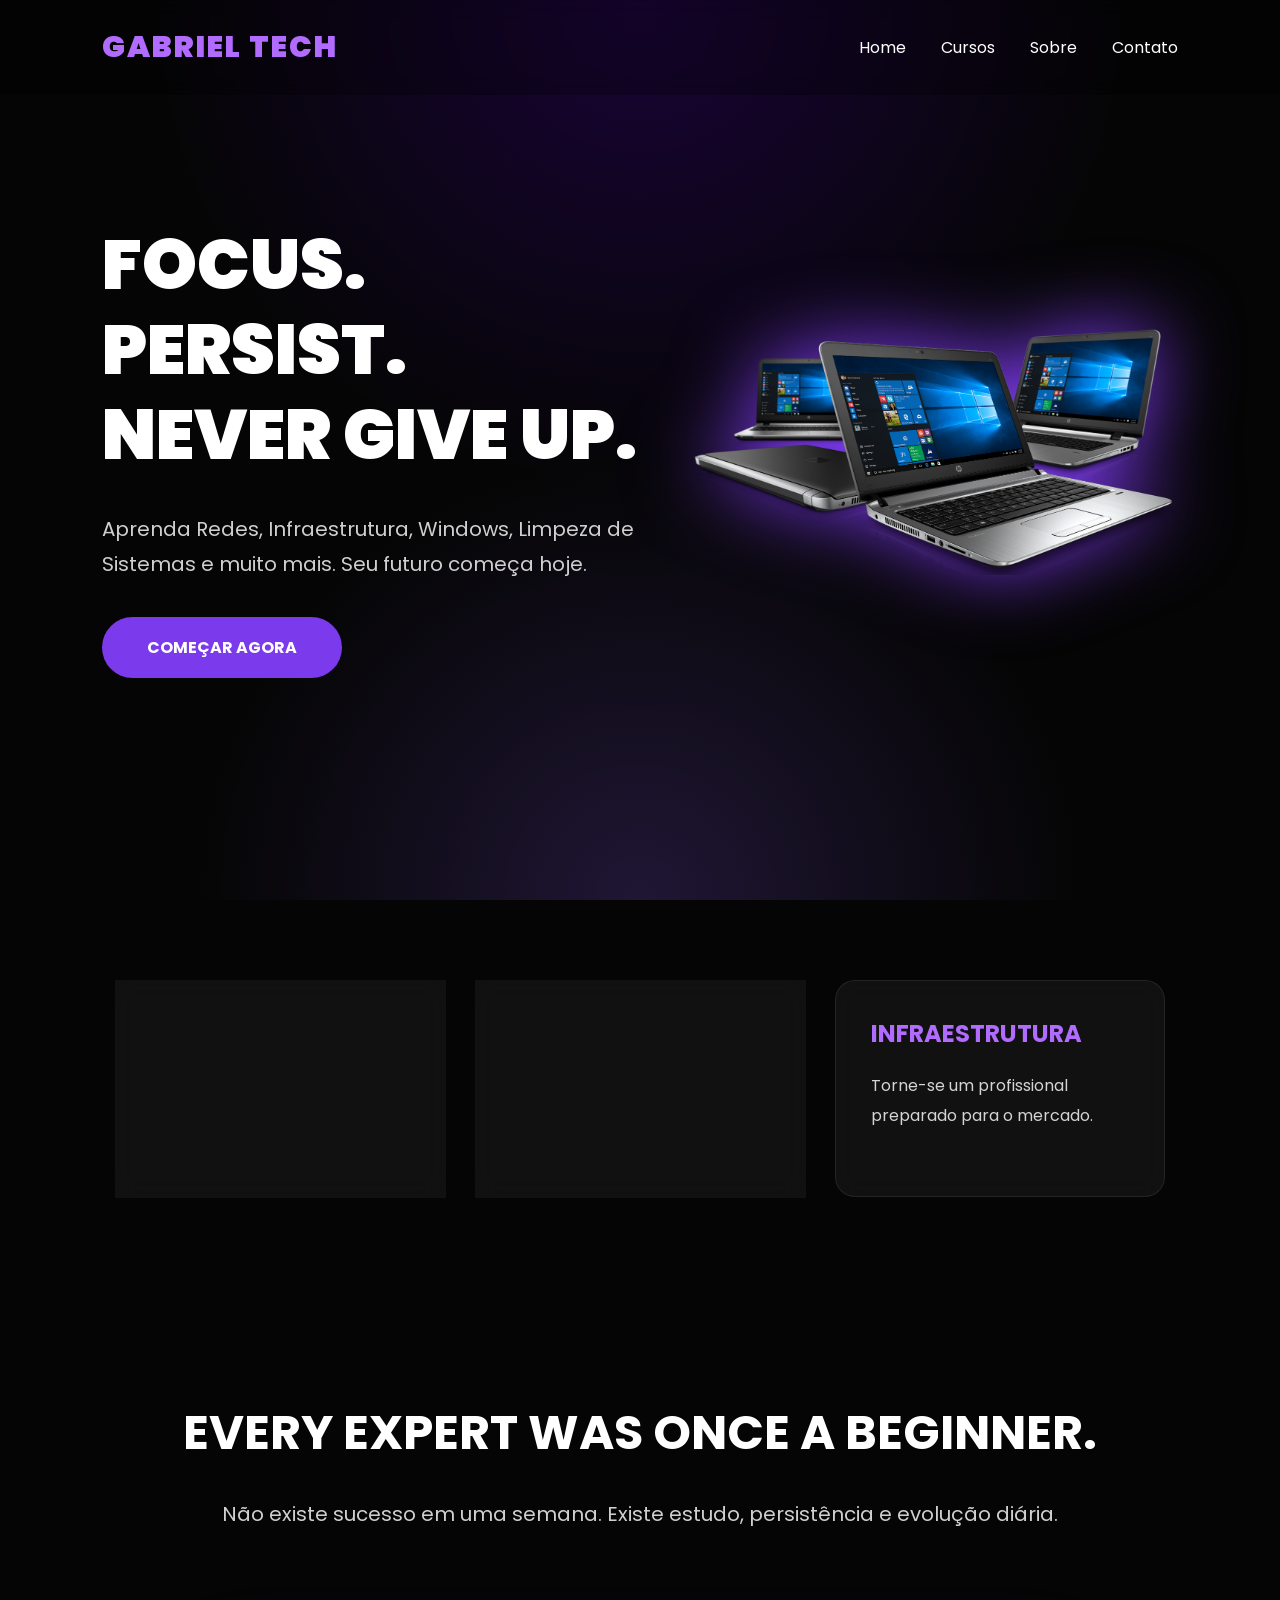
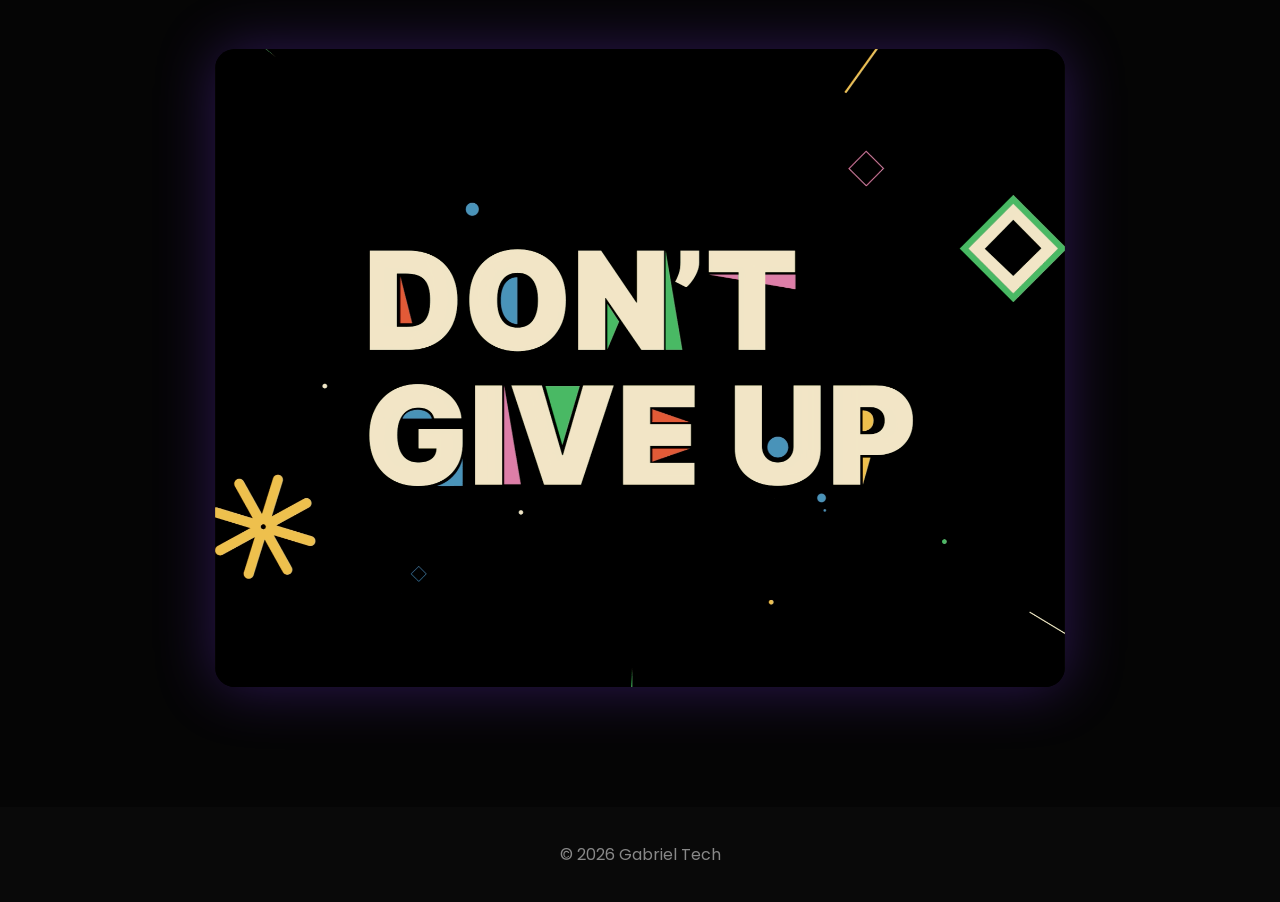
==== index.html @ 40ea8379 "Add files via upload" ====
<!DOCTYPE html>
<html lang="pt-BR">

<head>

    <meta charset="UTF-8">
    <meta name="viewport" content="width=device-width, initial-scale=1.0">

    <title>Gabriel Tech</title>

    <link rel="stylesheet" href="style.css">

    <link href="https://fonts.googleapis.com/css2?family=Poppins:wght@300;400;600;700;900&display=swap" rel="stylesheet">

</head>

<body>

<div class="background"></div>

<header>

    <div class="logo">
        GABRIEL TECH
    </div>

    <nav>

        <a href="#">Home</a>
        <a href="#">Cursos</a>
        <a href="sobre.html">Sobre</a>
        <a href="#">Contato</a>

    </nav>

</header>

<section class="hero">

    <div class="left">

        <h1>

            FOCUS.<br>
            PERSIST.<br>
            NEVER GIVE UP.

        </h1>

        <p>

            Aprenda Redes, Infraestrutura, Windows,
            Limpeza de Sistemas e muito mais.

            Seu futuro começa hoje.

        </p>

        <a href="painel.html" class="btn">
    COMEÇAR AGORA
</a>

    </div>

    <div class="right">

        <img src="img/notebook .png.png" alt="notebook">

    </div>

</section>

<section class="features">

    <div class="box">

        <h2>REDES</h2>

        <p>

            Aprenda Máscaras de Rede, IPv4, IPv6,
            Switches, Roteadores e muito mais.

        </p>

    </div>

    <div class="box">

        <h2>WINDOWS</h2>

        <p>

            Formatação, otimização,
            manutenção preventiva
            e desempenho.

        </p>

    </div>

    <div class="box">

        <h2>INFRAESTRUTURA</h2>

        <p>

            Torne-se um profissional
            preparado para o mercado.

        </p>

    </div>

</section>

<section class="motivation">

    <h2>

        EVERY EXPERT WAS ONCE A BEGINNER.

    </h2>

    <p>

        Não existe sucesso em uma semana.

        Existe estudo, persistência e evolução diária.

    </p>

</section>

<section class="gif">

    <img src="img/coding.gif.gif" alt="coding">

</section>

<footer>

    © 2026 Gabriel Tech

</footer>

<script src="script.js"></script>

</body>

</html>
---- style.css ----
*{
    margin:0;
    padding:0;
    box-sizing:border-box;
    font-family:'Poppins',sans-serif;
}

body{

    background:#050505;
    color:white;
    overflow-x:hidden;

}

.background{

    position:fixed;
    width:100%;
    height:100%;
    background:
    radial-gradient(circle at top,#6a00ff33,transparent 45%),
    radial-gradient(circle at bottom,#8b5cf633,transparent 40%),
    #050505;

    z-index:-2;

}

header{

    width:100%;
    display:flex;
    justify-content:space-between;
    align-items:center;
    padding:25px 8%;
    position:fixed;
    top:0;
    backdrop-filter:blur(10px);
    background:rgba(0,0,0,.25);
    z-index:999;

}

.logo{

    font-size:30px;
    font-weight:900;
    color:#b16cff;
    letter-spacing:2px;

}

nav{

    display:flex;
    gap:35px;

}

nav a{

    color:white;
    text-decoration:none;
    transition:.3s;

}

nav a:hover{

    color:#b16cff;

}

.hero{

    min-height:100vh;
    display:flex;
    justify-content:space-between;
    align-items:center;
    padding:120px 8%;

}

.left{

    width:50%;

}

.left h1{

    font-size:70px;
    line-height:85px;
    font-weight:900;

}

.left p{

    margin:35px 0;
    color:#cfcfcf;
    font-size:20px;
    line-height:35px;

}

.btn{

    display:inline-block;
    padding:18px 45px;
    background:#7c3aed;
    color:white;
    text-decoration:none;
    border-radius:40px;
    font-weight:700;
    transition:.4s;

}

.btn:hover{

    transform:translateY(-8px);
    box-shadow:0 0 40px #7c3aed;

}

.right{

    width:45%;
    display:flex;
    justify-content:center;

}

.right img{

    width:100%;
    max-width:650px;
    animation:flutuar 4s ease-in-out infinite;
    filter:drop-shadow(0 0 40px #7c3aed);

}

@keyframes flutuar{

    0%{transform:translateY(0);}
    50%{transform:translateY(-20px);}
    100%{transform:translateY(0);}

}

.features{

    display:flex;
    justify-content:center;
    gap:30px;
    flex-wrap:wrap;
    padding:80px 8%;

}

.box{

    width:330px;
    padding:35px;
    border-radius:20px;
    background:rgba(255,255,255,.05);
    backdrop-filter:blur(12px);
    border:1px solid rgba(255,255,255,.08);
    transition:.4s;

}

.box:hover{

    transform:translateY(-12px);
    box-shadow:0 0 30px #7c3aed55;

}

.box h2{

    color:#b16cff;
    margin-bottom:20px;

}

.box p{

    color:#d4d4d4;
    line-height:30px;

}

.motivation{

    text-align:center;
    padding:120px 8%;

}

.motivation h2{

    font-size:48px;
    margin-bottom:30px;

}

.motivation p{

    color:#cfcfcf;
    font-size:20px;

}

.gif{

    display:flex;
    justify-content:center;
    padding-bottom:120px;

}

.gif img{

    width:90%;
    max-width:850px;
    border-radius:20px;
    box-shadow:0 0 60px #7c3aed55;

}

footer{

    text-align:center;
    padding:35px;
    background:#090909;
    color:#888;

}

@media(max-width:900px){

.hero{

flex-direction:column;
text-align:center;

}

.left{

width:100%;

}

.right{

width:100%;
margin-top:50px;

}

.left h1{

font-size:45px;
line-height:55px;

}

nav{

display:none;

}

.features{

flex-direction:column;
align-items:center;

}

}
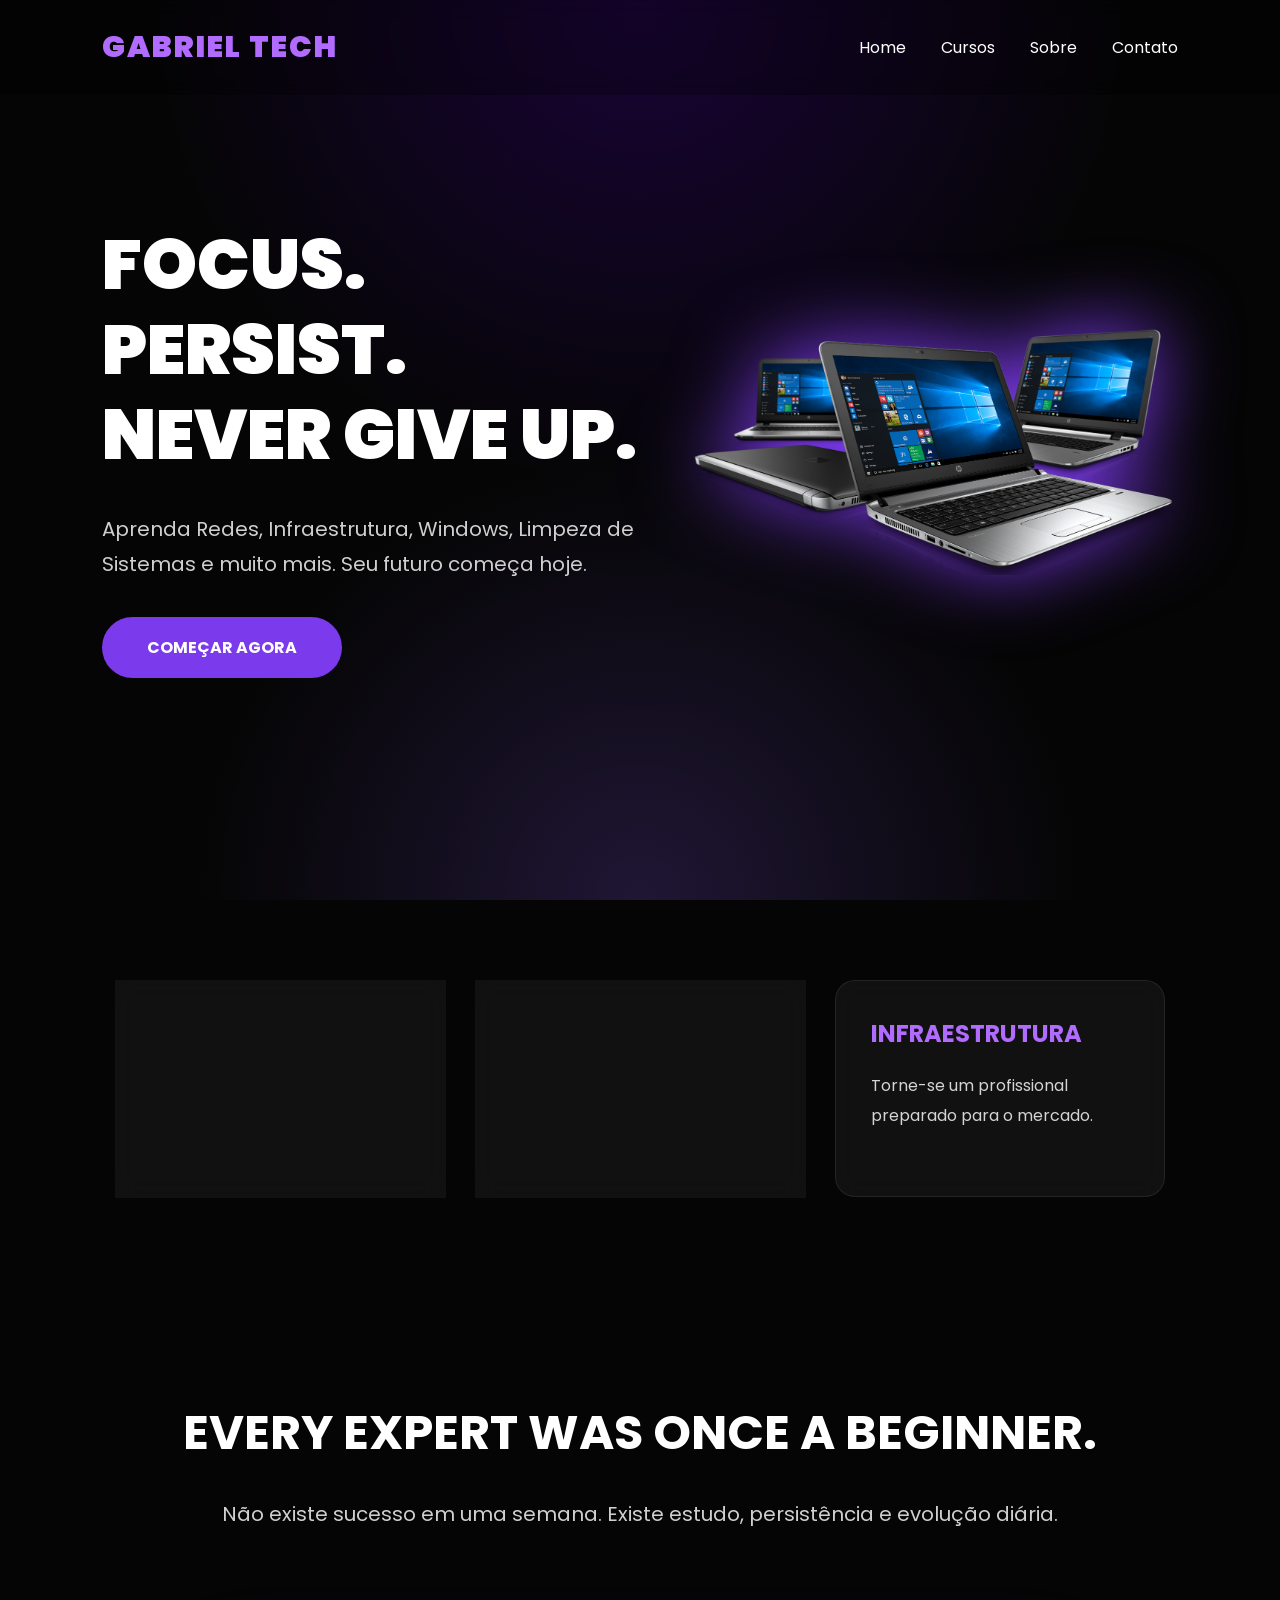
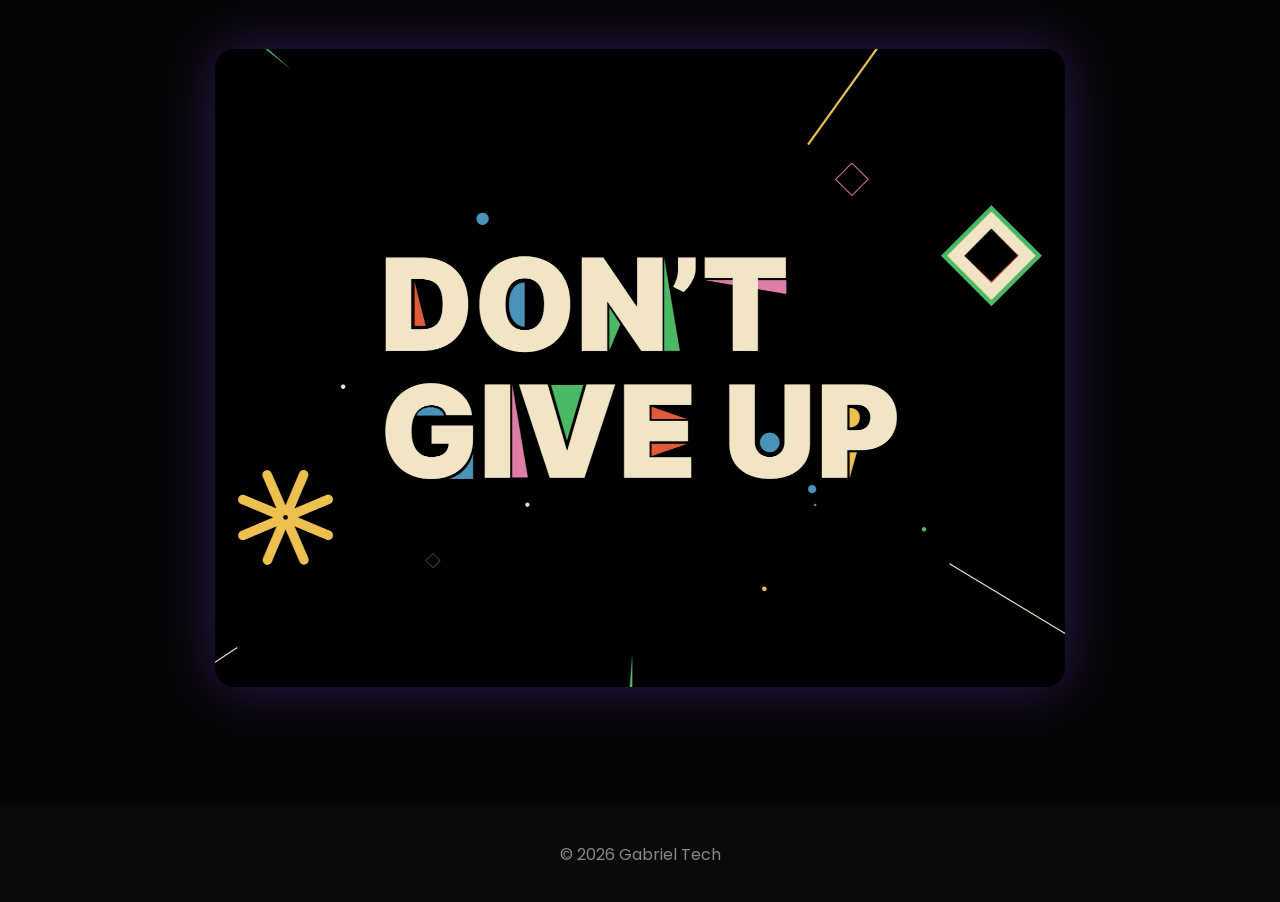
==== commit 4a57e471: "Add files via upload" ====
--- a/index.html
+++ b/index.html
@@ -27,7 +27,7 @@
     <nav>
 
         <a href="#">Home</a>
-        <a href="#">Cursos</a>
+        <a href="cursos.html">Cursos</a>
         <a href="sobre.html">Sobre</a>
         <a href="#">Contato</a>
 
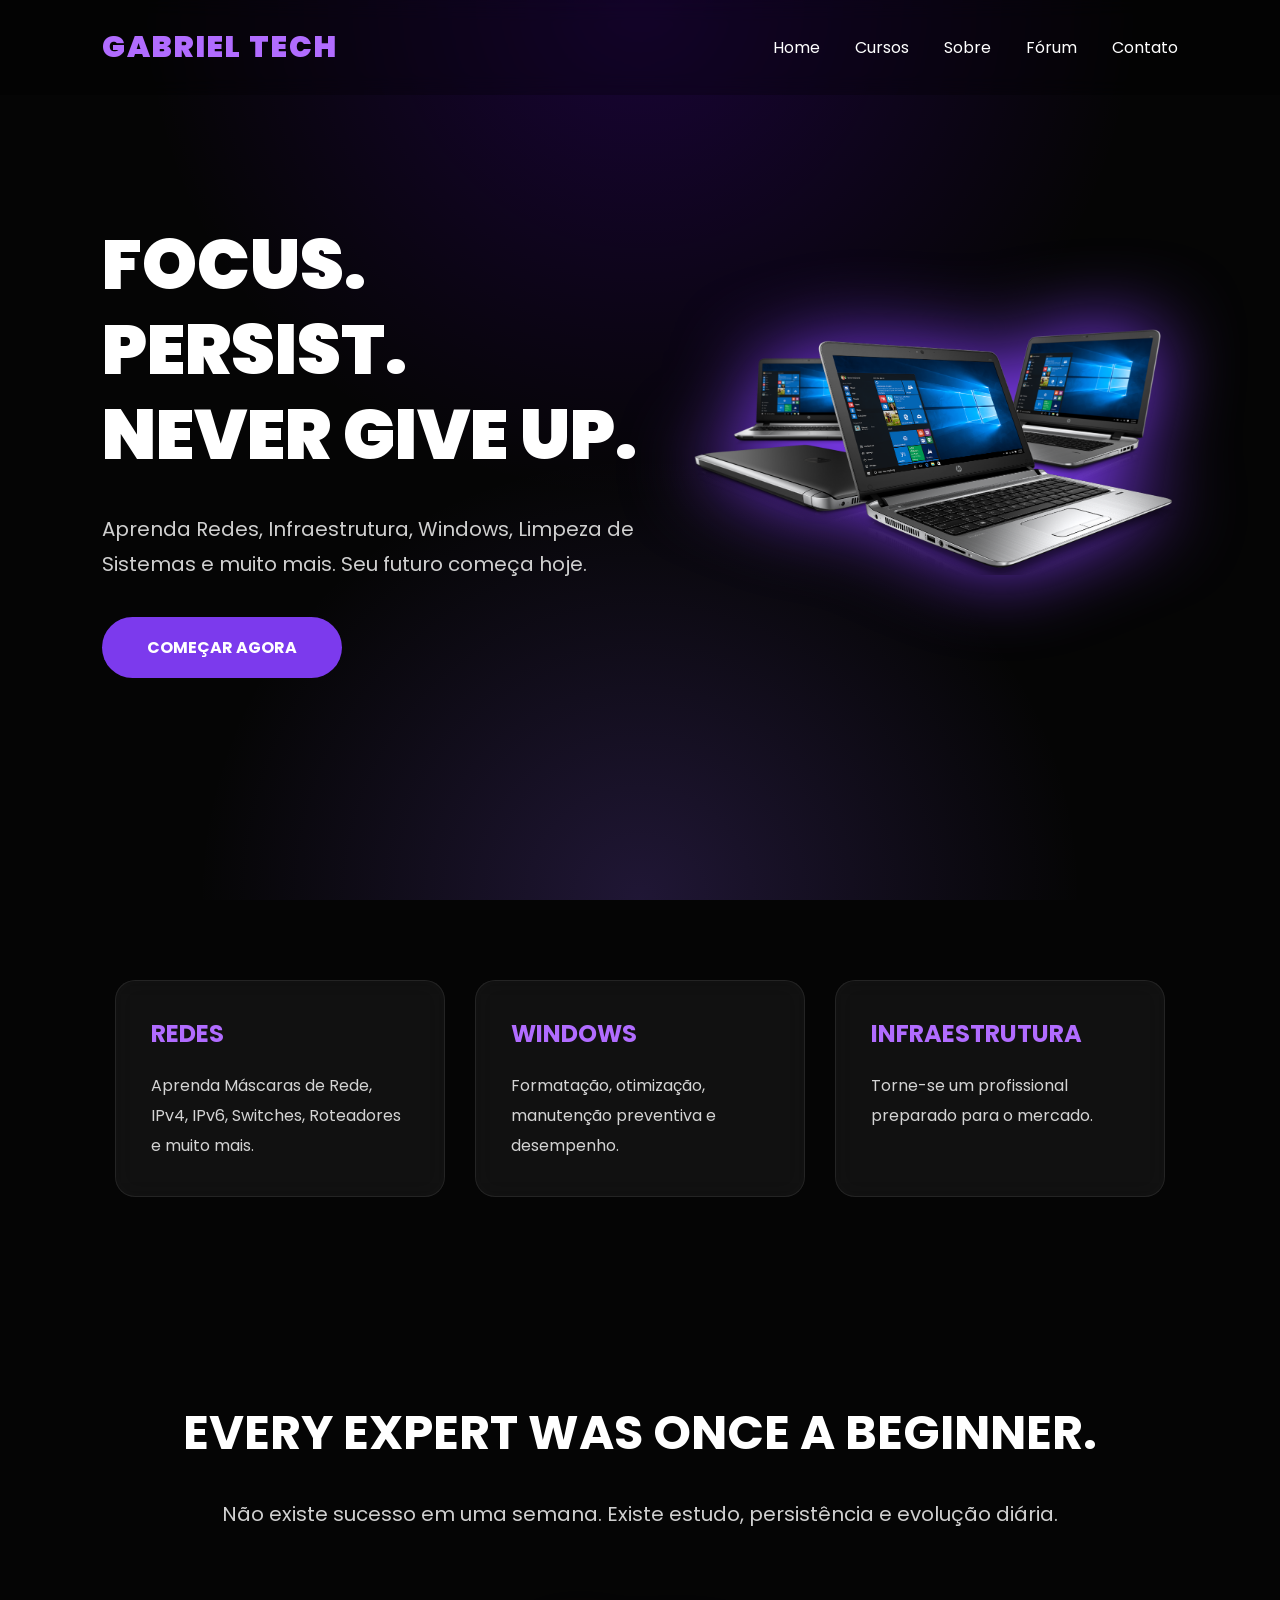
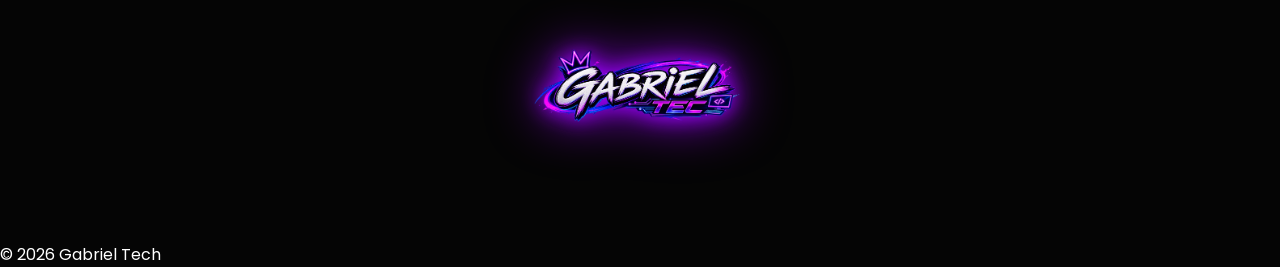
==== commit 96a6425c: "Add files via upload" ====
--- a/index.html
+++ b/index.html
@@ -7,6 +7,7 @@
     <meta name="viewport" content="width=device-width, initial-scale=1.0">
 
     <title>Gabriel Tech</title>
+   <link rel="icon" type="image/png" href="./img/favicon.png.png">
 
     <link rel="stylesheet" href="style.css">
 
@@ -24,14 +25,13 @@
         GABRIEL TECH
     </div>
 
-    <nav>
-
-        <a href="#">Home</a>
-        <a href="cursos.html">Cursos</a>
-        <a href="sobre.html">Sobre</a>
-        <a href="#">Contato</a>
-
-    </nav>
+  <nav>
+    <a href="index.html">Home</a>
+    <a href="cursos.html">Cursos</a>
+    <a href="sobre.html">Sobre</a>
+    <a href="forum.html">Fórum</a>
+    <a href="#contato">Contato</a>
+</nav>
 
 </header>
 
@@ -133,10 +133,9 @@
 </section>
 
 <section class="gif">
+    <img src="img/logo.png.png" alt="Gabriel Tech">
+</section>
 
-    <img src="img/coding.gif.gif" alt="coding">
-
-</section>
 
 <footer>
 
--- a/style.css
+++ b/style.css
@@ -222,12 +222,30 @@
 
 }
 
-.gif img{
-
-    width:90%;
-    max-width:850px;
-    border-radius:20px;
-    box-shadow:0 0 60px #7c3aed55;
+.gif img {
+    width: 220px;
+    max-width: 70vw;
+
+    filter:
+        drop-shadow(0 0 10px #9d00ff)
+        drop-shadow(0 0 25px rgba(157, 0, 255, 0.75));
+
+    animation: logoFloat 4s ease-in-out infinite;
+}
+
+@keyframes logoFloat {
+    0% {
+        transform: translateY(0) rotate(0deg);
+    }
+
+    50% {
+        transform: translateY(-15px) rotate(1deg);
+    }
+
+    100% {
+        transform: translateY(0) rotate(0deg);
+    }
+}
 
 }
 
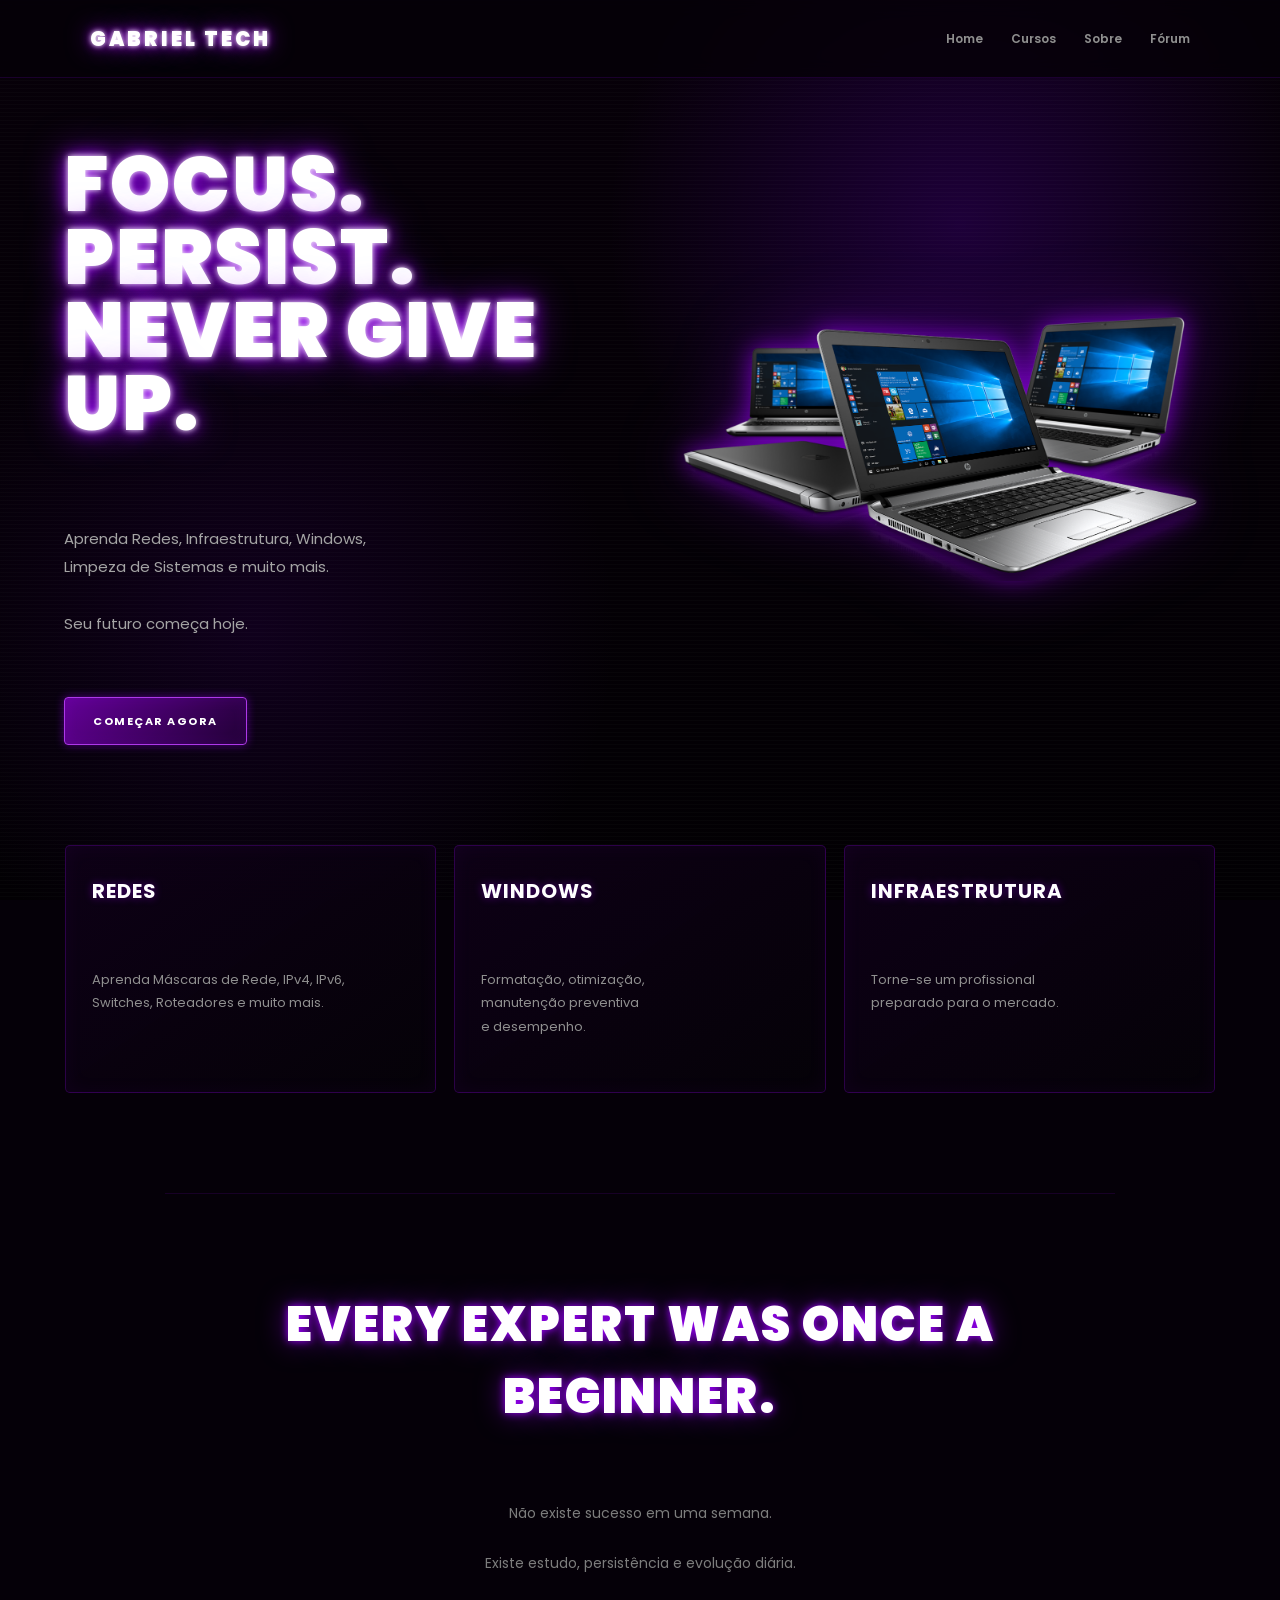
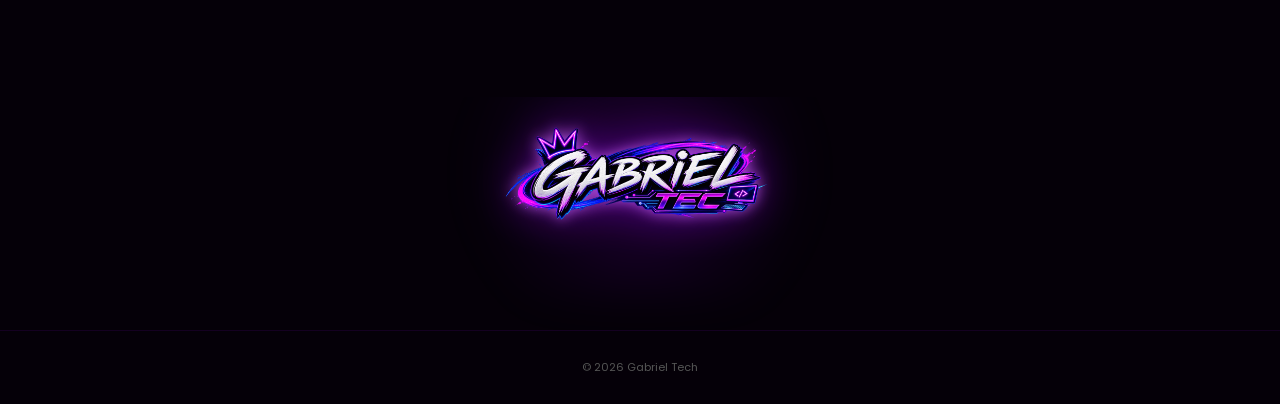
==== commit 97be4c6b: "Add files via upload" ====
--- a/index.html
+++ b/index.html
@@ -4,36 +4,69 @@
 <head>
 
     <meta charset="UTF-8">
-    <meta name="viewport" content="width=device-width, initial-scale=1.0">
+
+    <meta name="viewport"
+          content="width=device-width, initial-scale=1.0">
 
     <title>Gabriel Tech</title>
-   <link rel="icon" type="image/png" href="./img/favicon.png.png">
-
-    <link rel="stylesheet" href="style.css">
-
-    <link href="https://fonts.googleapis.com/css2?family=Poppins:wght@300;400;600;700;900&display=swap" rel="stylesheet">
+
+    <link rel="icon"
+          type="image/png"
+          href="img/favicon.png">
+
+    <link rel="stylesheet"
+          href="style.css">
+
+    <link href="https://fonts.googleapis.com/css2?family=Poppins:wght@300;400;600;700;900&display=swap"
+          rel="stylesheet">
 
 </head>
 
 <body>
 
+
+<!-- FUNDO -->
+
 <div class="background"></div>
 
+
+<!-- MENU -->
+
 <header>
 
     <div class="logo">
+
         GABRIEL TECH
-    </div>
-
-  <nav>
-    <a href="index.html">Home</a>
-    <a href="cursos.html">Cursos</a>
-    <a href="sobre.html">Sobre</a>
-    <a href="forum.html">Fórum</a>
-    <a href="#contato">Contato</a>
-</nav>
+
+    </div>
+
+
+    <nav>
+
+        <a href="index.html">
+            Home
+        </a>
+
+        <a href="cursos.html">
+            Cursos
+        </a>
+
+        <a href="sobre.html">
+            Sobre
+        </a>
+
+        <a href="forum.html">
+            Fórum
+        </a>
+
+    </nav>
 
 </header>
+
+
+<!-- =========================
+     HERO PRINCIPAL
+========================= -->
 
 <section class="hero">
 
@@ -47,6 +80,7 @@
 
         </h1>
 
+
         <p>
 
             Aprenda Redes, Infraestrutura, Windows,
@@ -56,25 +90,40 @@
 
         </p>
 
-        <a href="painel.html" class="btn">
-    COMEÇAR AGORA
-</a>
-
-    </div>
+
+        <a href="painel.html"
+           class="btn">
+
+            COMEÇAR AGORA
+
+        </a>
+
+    </div>
+
 
     <div class="right">
 
-        <img src="img/notebook .png.png" alt="notebook">
-
-    </div>
-
-</section>
+        <img
+            src="img/notebook .png.png"
+            alt="Notebook Gabriel Tech">
+
+    </div>
+
+</section>
+
+
+<!-- =========================
+     ÁREAS
+========================= -->
 
 <section class="features">
 
+
     <div class="box">
 
-        <h2>REDES</h2>
+        <h2>
+            REDES
+        </h2>
 
         <p>
 
@@ -85,9 +134,12 @@
 
     </div>
 
+
     <div class="box">
 
-        <h2>WINDOWS</h2>
+        <h2>
+            WINDOWS
+        </h2>
 
         <p>
 
@@ -99,9 +151,12 @@
 
     </div>
 
+
     <div class="box">
 
-        <h2>INFRAESTRUTURA</h2>
+        <h2>
+            INFRAESTRUTURA
+        </h2>
 
         <p>
 
@@ -112,7 +167,13 @@
 
     </div>
 
-</section>
+
+</section>
+
+
+<!-- =========================
+     MOTIVAÇÃO
+========================= -->
 
 <section class="motivation">
 
@@ -132,10 +193,22 @@
 
 </section>
 
-<section class="gif">
-    <img src="img/logo.png.png" alt="Gabriel Tech">
-</section>
-
+
+<!-- =========================
+     LOGO GABRIEL TECH
+========================= -->
+
+<section class="gabriel-logo-section">
+
+    <img
+        src="img/logo.png.png"
+        alt="Gabriel Tech"
+        class="gabriel-logo-png">
+
+</section>
+
+
+<!-- RODAPÉ -->
 
 <footer>
 
@@ -143,6 +216,7 @@
 
 </footer>
 
+
 <script src="script.js"></script>
 
 </body>
--- a/style.css
+++ b/style.css
@@ -1,303 +1,721 @@
-*{
-    margin:0;
-    padding:0;
-    box-sizing:border-box;
-    font-family:'Poppins',sans-serif;
-}
-
-body{
-
-    background:#050505;
-    color:white;
-    overflow-x:hidden;
-
-}
-
-.background{
-
-    position:fixed;
-    width:100%;
-    height:100%;
+/* =========================================
+   GABRIEL TECH // ORIGINAL STYLE
+========================================= */
+
+* {
+    margin: 0;
+    padding: 0;
+    box-sizing: border-box;
+}
+
+html {
+    scroll-behavior: smooth;
+}
+
+body {
+    min-height: 100vh;
+
+    background: #050008;
+
+    color: white;
+
+    font-family: 'Poppins', sans-serif;
+
+    overflow-x: hidden;
+
+    position: relative;
+}
+
+
+/* =========================================
+   FUNDO
+========================================= */
+
+.background {
+    position: fixed;
+
+    inset: 0;
+
+    z-index: -2;
+
     background:
-    radial-gradient(circle at top,#6a00ff33,transparent 45%),
-    radial-gradient(circle at bottom,#8b5cf633,transparent 40%),
-    #050505;
-
-    z-index:-2;
-
-}
-
-header{
-
-    width:100%;
-    display:flex;
-    justify-content:space-between;
-    align-items:center;
-    padding:25px 8%;
-    position:fixed;
-    top:0;
-    backdrop-filter:blur(10px);
-    background:rgba(0,0,0,.25);
-    z-index:999;
-
-}
-
-.logo{
-
-    font-size:30px;
-    font-weight:900;
-    color:#b16cff;
-    letter-spacing:2px;
-
-}
-
-nav{
-
-    display:flex;
-    gap:35px;
-
-}
-
-nav a{
-
-    color:white;
-    text-decoration:none;
-    transition:.3s;
-
-}
-
-nav a:hover{
-
-    color:#b16cff;
-
-}
-
-.hero{
-
-    min-height:100vh;
-    display:flex;
-    justify-content:space-between;
-    align-items:center;
-    padding:120px 8%;
-
-}
-
-.left{
-
-    width:50%;
-
-}
-
-.left h1{
-
-    font-size:70px;
-    line-height:85px;
-    font-weight:900;
-
-}
-
-.left p{
-
-    margin:35px 0;
-    color:#cfcfcf;
-    font-size:20px;
-    line-height:35px;
-
-}
-
-.btn{
-
-    display:inline-block;
-    padding:18px 45px;
-    background:#7c3aed;
-    color:white;
-    text-decoration:none;
-    border-radius:40px;
-    font-weight:700;
-    transition:.4s;
-
-}
-
-.btn:hover{
-
-    transform:translateY(-8px);
-    box-shadow:0 0 40px #7c3aed;
-
-}
-
-.right{
-
-    width:45%;
-    display:flex;
-    justify-content:center;
-
-}
-
-.right img{
-
-    width:100%;
-    max-width:650px;
-    animation:flutuar 4s ease-in-out infinite;
-    filter:drop-shadow(0 0 40px #7c3aed);
-
-}
-
-@keyframes flutuar{
-
-    0%{transform:translateY(0);}
-    50%{transform:translateY(-20px);}
-    100%{transform:translateY(0);}
-
-}
-
-.features{
-
-    display:flex;
-    justify-content:center;
-    gap:30px;
-    flex-wrap:wrap;
-    padding:80px 8%;
-
-}
-
-.box{
-
-    width:330px;
-    padding:35px;
-    border-radius:20px;
-    background:rgba(255,255,255,.05);
-    backdrop-filter:blur(12px);
-    border:1px solid rgba(255,255,255,.08);
-    transition:.4s;
-
-}
-
-.box:hover{
-
-    transform:translateY(-12px);
-    box-shadow:0 0 30px #7c3aed55;
-
-}
-
-.box h2{
-
-    color:#b16cff;
-    margin-bottom:20px;
-
-}
-
-.box p{
-
-    color:#d4d4d4;
-    line-height:30px;
-
-}
-
-.motivation{
-
-    text-align:center;
-    padding:120px 8%;
-
-}
-
-.motivation h2{
-
-    font-size:48px;
-    margin-bottom:30px;
-
-}
-
-.motivation p{
-
-    color:#cfcfcf;
-    font-size:20px;
-
-}
-
-.gif{
-
-    display:flex;
-    justify-content:center;
-    padding-bottom:120px;
-
-}
+        radial-gradient(
+            circle at 75% 25%,
+            rgba(125, 0, 255, .20),
+            transparent 30%
+        ),
+
+        radial-gradient(
+            circle at 20% 70%,
+            rgba(90, 0, 170, .14),
+            transparent 30%
+        ),
+
+        linear-gradient(
+            180deg,
+            #070009,
+            #020003
+        );
+}
+
+
+body::before {
+    content: "";
+
+    position: fixed;
+
+    inset: 0;
+
+    z-index: -1;
+
+    pointer-events: none;
+
+    background:
+        repeating-linear-gradient(
+            to bottom,
+            rgba(255, 255, 255, .018) 0px,
+            rgba(255, 255, 255, .018) 1px,
+            transparent 1px,
+            transparent 4px
+        );
+}
+
+
+/* =========================================
+   HEADER
+========================================= */
+
+header {
+    width: 100%;
+
+    min-height: 78px;
+
+    display: flex;
+
+    justify-content: space-between;
+
+    align-items: center;
+
+    padding: 0 7%;
+
+    border-bottom:
+        1px solid rgba(150, 0, 255, .15);
+
+    background:
+        rgba(5, 0, 8, .82);
+
+    backdrop-filter: blur(10px);
+
+    position: relative;
+
+    z-index: 10;
+}
+
+
+.logo {
+    font-size: 20px;
+
+    font-weight: 900;
+
+    letter-spacing: 3px;
+
+    color: #fff;
+
+    text-shadow:
+        0 0 5px #fff,
+        0 0 12px #a900ff,
+        0 0 26px rgba(169, 0, 255, .75);
+}
+
+
+nav {
+    display: flex;
+
+    gap: 28px;
+}
+
+
+nav a {
+    color: #8f8f8f;
+
+    text-decoration: none;
+
+    font-size: 12px;
+
+    font-weight: 600;
+
+    transition: .25s;
+}
+
+
+nav a:hover {
+    color: #ffffff;
+
+    text-shadow:
+        0 0 8px #9d00ff;
+}
+
+
+/* =========================================
+   HERO
+========================================= */
+
+.hero {
+    min-height: 630px;
+
+    width: min(1350px, 90%);
+
+    margin: 0 auto;
+
+    display: flex;
+
+    align-items: center;
+
+    justify-content: space-between;
+
+    gap: 60px;
+
+    padding: 70px 0;
+}
+
+
+.left {
+    flex: 1;
+
+    max-width: 620px;
+}
+
+
+.left h1 {
+    font-size: clamp(48px, 6vw, 88px);
+
+    line-height: .95;
+
+    font-weight: 900;
+
+    letter-spacing: 2px;
+
+    color: white;
+
+    text-shadow:
+        0 0 6px #fff,
+        0 0 18px #9d00ff,
+        0 0 40px rgba(157, 0, 255, .65);
+}
+
+
+.left p {
+    max-width: 560px;
+
+    margin-top: 28px;
+
+    color: #a5a5a5;
+
+    font-size: 15px;
+
+    line-height: 1.9;
+
+    white-space: pre-line;
+}
+
+
+/* BOTÃO */
+
+.btn {
+    display: inline-flex;
+
+    align-items: center;
+
+    justify-content: center;
+
+    margin-top: 30px;
+
+    min-height: 48px;
+
+    padding: 0 28px;
+
+    color: white;
+
+    text-decoration: none;
+
+    font-size: 11px;
+
+    font-weight: 700;
+
+    letter-spacing: 1.5px;
+
+    background:
+        linear-gradient(
+            135deg,
+            rgba(115, 0, 175, .85),
+            rgba(35, 0, 55, .95)
+        );
+
+    border:
+        1px solid #ad38e8;
+
+    box-shadow:
+        0 0 10px rgba(157, 0, 255, .45),
+        inset 0 0 14px rgba(157, 0, 255, .12);
+
+    transition: .25s;
+
+    border-radius: 4px;
+}
+
+
+.btn:hover {
+    transform:
+        translateY(-3px);
+
+    background:
+        #8500c5;
+
+    box-shadow:
+        0 0 14px #9d00ff,
+        0 0 34px rgba(157, 0, 255, .60);
+}
+
+
+/* =========================================
+   PNG PRINCIPAL
+========================================= */
+
+.right {
+    flex: 1;
+
+    display: flex;
+
+    justify-content: center;
+
+    align-items: center;
+}
+
+
+.right img {
+    width: min(520px, 42vw);
+
+    max-width: 100%;
+
+    height: auto;
+
+    object-fit: contain;
+
+    filter:
+        drop-shadow(
+            0 0 12px
+            rgba(157, 0, 255, .65)
+        )
+        drop-shadow(
+            0 0 35px
+            rgba(157, 0, 255, .25)
+        );
+
+    animation:
+        notebookFloat
+        4.5s
+        ease-in-out
+        infinite;
+}
+
+
+@keyframes notebookFloat {
+
+    0%,
+    100% {
+        transform:
+            translateY(0);
+    }
+
+    50% {
+        transform:
+            translateY(-12px);
+    }
+
+}
+
+
+/* =========================================
+   CARDS
+========================================= */
+
+.features {
+    width: min(1150px, 90%);
+
+    margin: 0 auto;
+
+    display: grid;
+
+    grid-template-columns:
+        repeat(3, 1fr);
+
+    gap: 18px;
+
+    padding: 30px 0 100px;
+}
+
+
+.box {
+    min-height: 210px;
+
+    padding: 30px 26px;
+
+    background:
+        linear-gradient(
+            145deg,
+            rgba(16, 0, 25, .82),
+            rgba(5, 2, 8, .95)
+        );
+
+    border:
+        1px solid rgba(157, 0, 255, .25);
+
+    border-radius: 5px;
+
+    box-shadow:
+        inset 0 0 20px rgba(157, 0, 255, .05);
+
+    transition: .25s;
+}
+
+
+.box:hover {
+    transform:
+        translateY(-6px);
+
+    border-color:
+        rgba(185, 70, 255, .55);
+
+    box-shadow:
+        0 0 18px rgba(157, 0, 255, .14),
+        inset 0 0 22px rgba(157, 0, 255, .07);
+}
+
+
+.box h2 {
+    margin-bottom: 15px;
+
+    font-size: 20px;
+
+    letter-spacing: 1px;
+
+    color: white;
+
+    text-shadow:
+        0 0 8px rgba(157, 0, 255, .45);
+}
+
+
+.box p {
+    color: #8f8f8f;
+
+    font-size: 13px;
+
+    line-height: 1.8;
+
+    white-space: pre-line;
+}
+
+
+/* =========================================
+   MOTIVAÇÃO
+========================================= */
+
+.motivation {
+    width: min(950px, 90%);
+
+    margin: 0 auto;
+
+    padding: 95px 20px;
+
+    text-align: center;
+
+    border-top:
+        1px solid rgba(157, 0, 255, .12);
+}
+
+
+.motivation h2 {
+    font-size:
+        clamp(28px, 4vw, 48px);
+
+    font-weight: 900;
+
+    letter-spacing: 2px;
+
+    color: white;
+
+    text-shadow:
+        0 0 8px #9d00ff,
+        0 0 28px rgba(157, 0, 255, .50);
+}
+
+
+.motivation p {
+    margin-top: 18px;
+
+    color: #7d7d7d;
+
+    font-size: 14px;
+
+    line-height: 1.8;
+
+    white-space: pre-line;
+}
+
+
+/* =========================================
+   GIF
+========================================= */
+
+.gif {
+    width: 100%;
+
+    display: flex;
+
+    justify-content: center;
+
+    align-items: center;
+
+    padding: 20px 0 110px;
+}
+
 
 .gif img {
-    width: 220px;
-    max-width: 70vw;
+    width: min(850px, 82%);
+
+    height: auto;
+
+    border-radius: 12px;
+
+    border:
+        1px solid rgba(157, 0, 255, .22);
+
+    box-shadow:
+        0 0 18px rgba(157, 0, 255, .35),
+        0 0 60px rgba(120, 0, 255, .18);
+}
+
+
+/* =========================================
+   FOOTER
+========================================= */
+
+footer {
+    padding: 28px;
+
+    text-align: center;
+
+    color: #555;
+
+    font-size: 11px;
+
+    border-top:
+        1px solid rgba(157, 0, 255, .10);
+}
+
+
+/* =========================================
+   RESPONSIVO
+========================================= */
+
+@media (max-width: 950px) {
+
+    .hero {
+        flex-direction: column;
+
+        text-align: center;
+
+        padding-top: 70px;
+    }
+
+
+    .left {
+        max-width: 700px;
+    }
+
+
+    .left p {
+        margin-left: auto;
+
+        margin-right: auto;
+    }
+
+
+    .right img {
+        width: min(420px, 70vw);
+    }
+
+
+    .features {
+        grid-template-columns:
+            1fr;
+    }
+
+}
+
+
+@media (max-width: 650px) {
+
+    header {
+        flex-direction: column;
+
+        gap: 15px;
+
+        padding: 18px 5%;
+    }
+
+
+    nav {
+        width: 100%;
+
+        justify-content: center;
+
+        gap: 16px;
+
+        flex-wrap: wrap;
+    }
+
+
+    .logo {
+        font-size: 17px;
+    }
+
+
+    .hero {
+        width: 92%;
+
+        padding-top: 50px;
+
+        min-height: auto;
+    }
+
+
+    .left h1 {
+        font-size:
+            clamp(42px, 14vw, 62px);
+    }
+
+
+    .left p {
+        font-size: 13px;
+    }
+
+
+    .right img {
+        width: min(330px, 78vw);
+    }
+
+
+    .features {
+        width: 92%;
+
+        padding-bottom: 70px;
+    }
+
+
+    .box {
+        min-height: auto;
+    }
+
+
+    .motivation {
+        padding: 70px 15px;
+    }
+
+
+    .gif img {
+        width: 90%;
+    }
+
+}
+/* =========================================
+   LOGO GABRIEL TECH // FINAL
+========================================= */
+
+.gabriel-logo-section {
+    position: relative;
+
+    width: 100%;
+
+    display: flex;
+    justify-content: center;
+    align-items: center;
+
+    padding: 30px 20px 110px;
+
+    overflow: hidden;
+}
+
+
+/* GLOW ATRÁS DA LOGO */
+
+.gabriel-logo-section::before {
+    content: "";
+
+    position: absolute;
+
+    width: 420px;
+    height: 260px;
+
+    background: radial-gradient(
+        circle,
+        rgba(157, 0, 255, .22),
+        rgba(100, 0, 180, .08) 45%,
+        transparent 72%
+    );
+
+    filter: blur(18px);
+
+    pointer-events: none;
+}
+
+
+/* PNG */
+
+.gabriel-logo-png {
+    position: relative;
+
+    z-index: 2;
+
+    width: 280px;
+    max-width: 75%;
+
+    height: auto;
+
+    object-fit: contain;
 
     filter:
-        drop-shadow(0 0 10px #9d00ff)
-        drop-shadow(0 0 25px rgba(157, 0, 255, 0.75));
-
-    animation: logoFloat 4s ease-in-out infinite;
-}
-
-@keyframes logoFloat {
-    0% {
-        transform: translateY(0) rotate(0deg);
+        drop-shadow(0 0 7px rgba(210, 100, 255, .75))
+        drop-shadow(0 0 22px rgba(157, 0, 255, .45));
+
+    animation:
+        gabrielLogoFloat 4s ease-in-out infinite;
+}
+
+
+/* FLUTUAÇÃO */
+
+@keyframes gabrielLogoFloat {
+
+    0%,
+    100% {
+        transform: translateY(0);
     }
 
     50% {
-        transform: translateY(-15px) rotate(1deg);
-    }
-
-    100% {
-        transform: translateY(0) rotate(0deg);
-    }
-}
-
-}
-
-footer{
-
-    text-align:center;
-    padding:35px;
-    background:#090909;
-    color:#888;
-
-}
-
-@media(max-width:900px){
-
-.hero{
-
-flex-direction:column;
-text-align:center;
-
-}
-
-.left{
-
-width:100%;
-
-}
-
-.right{
-
-width:100%;
-margin-top:50px;
-
-}
-
-.left h1{
-
-font-size:45px;
-line-height:55px;
-
-}
-
-nav{
-
-display:none;
-
-}
-
-.features{
-
-flex-direction:column;
-align-items:center;
-
-}
+        transform: translateY(-12px);
+    }
+
+}
+
+
+/* MOBILE */
+
+@media (max-width: 650px) {
+
+    .gabriel-logo-png {
+        width: 210px;
+    }
 
 }
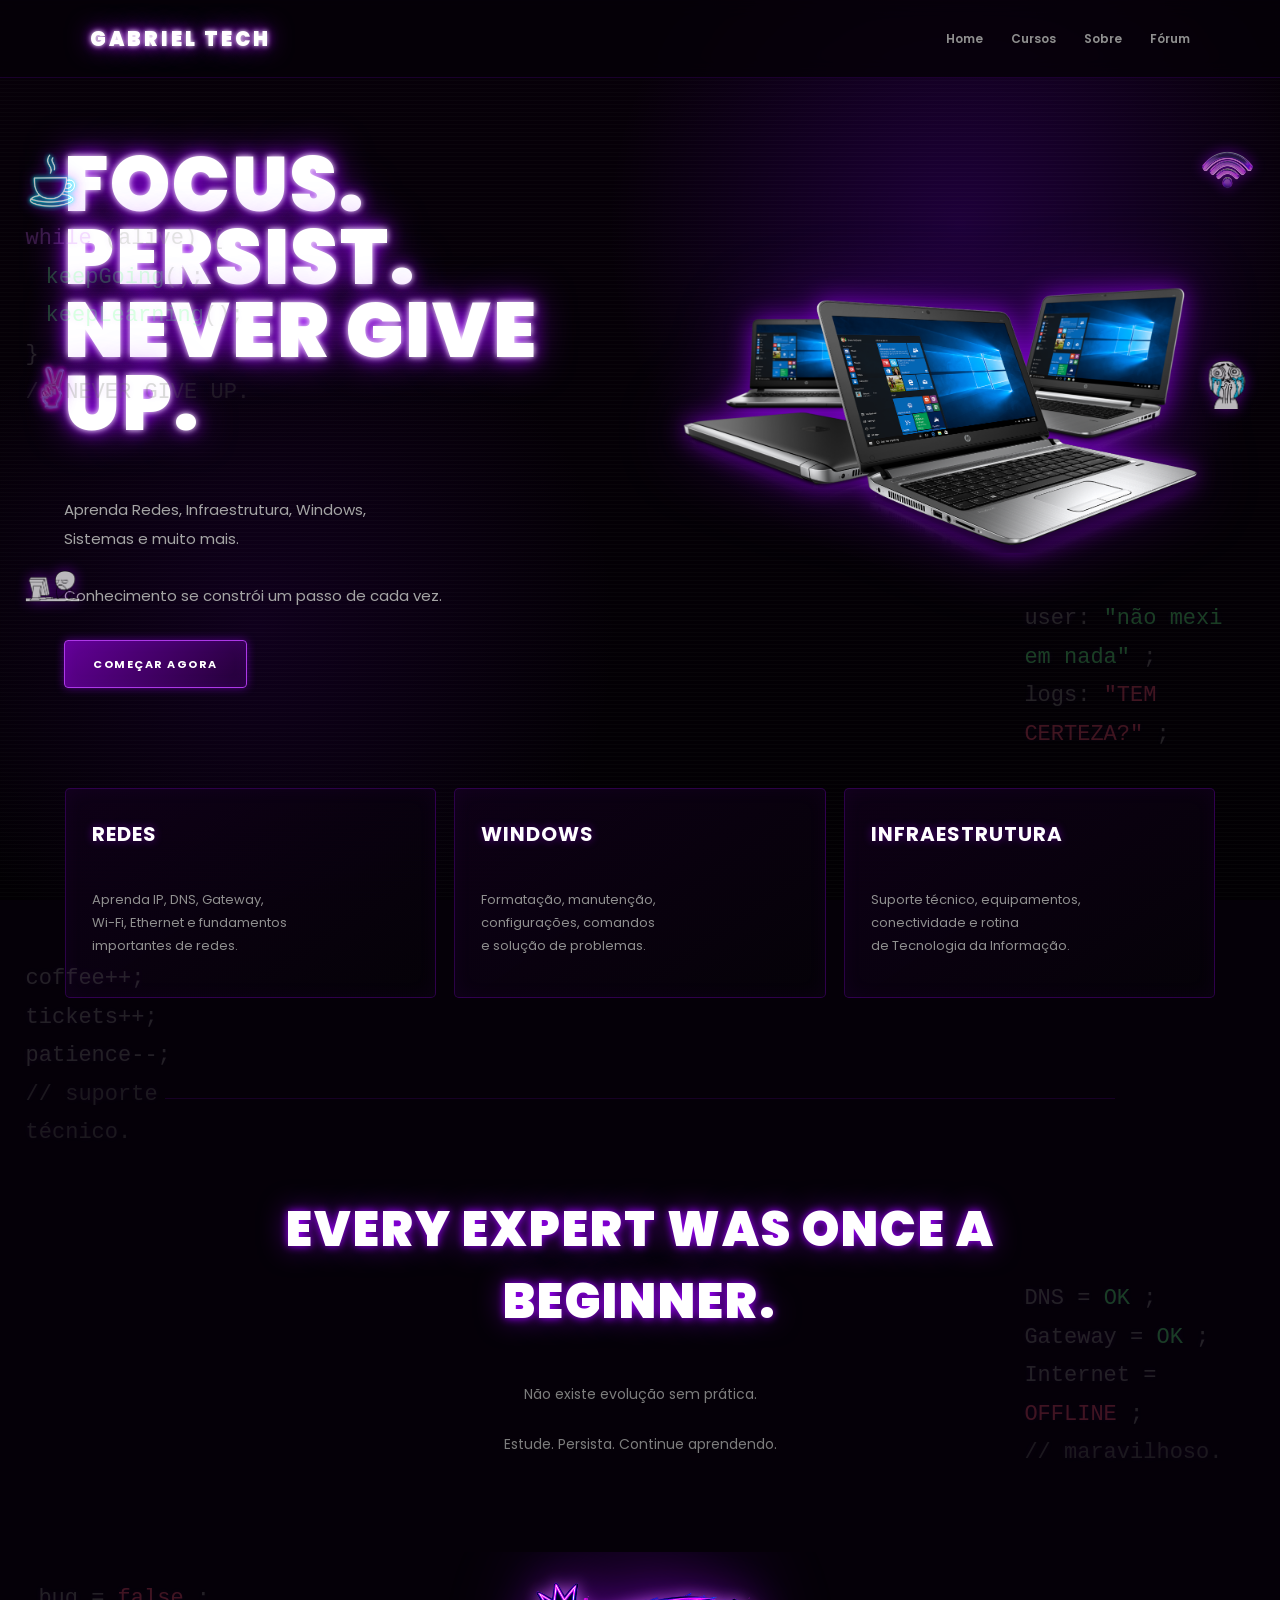
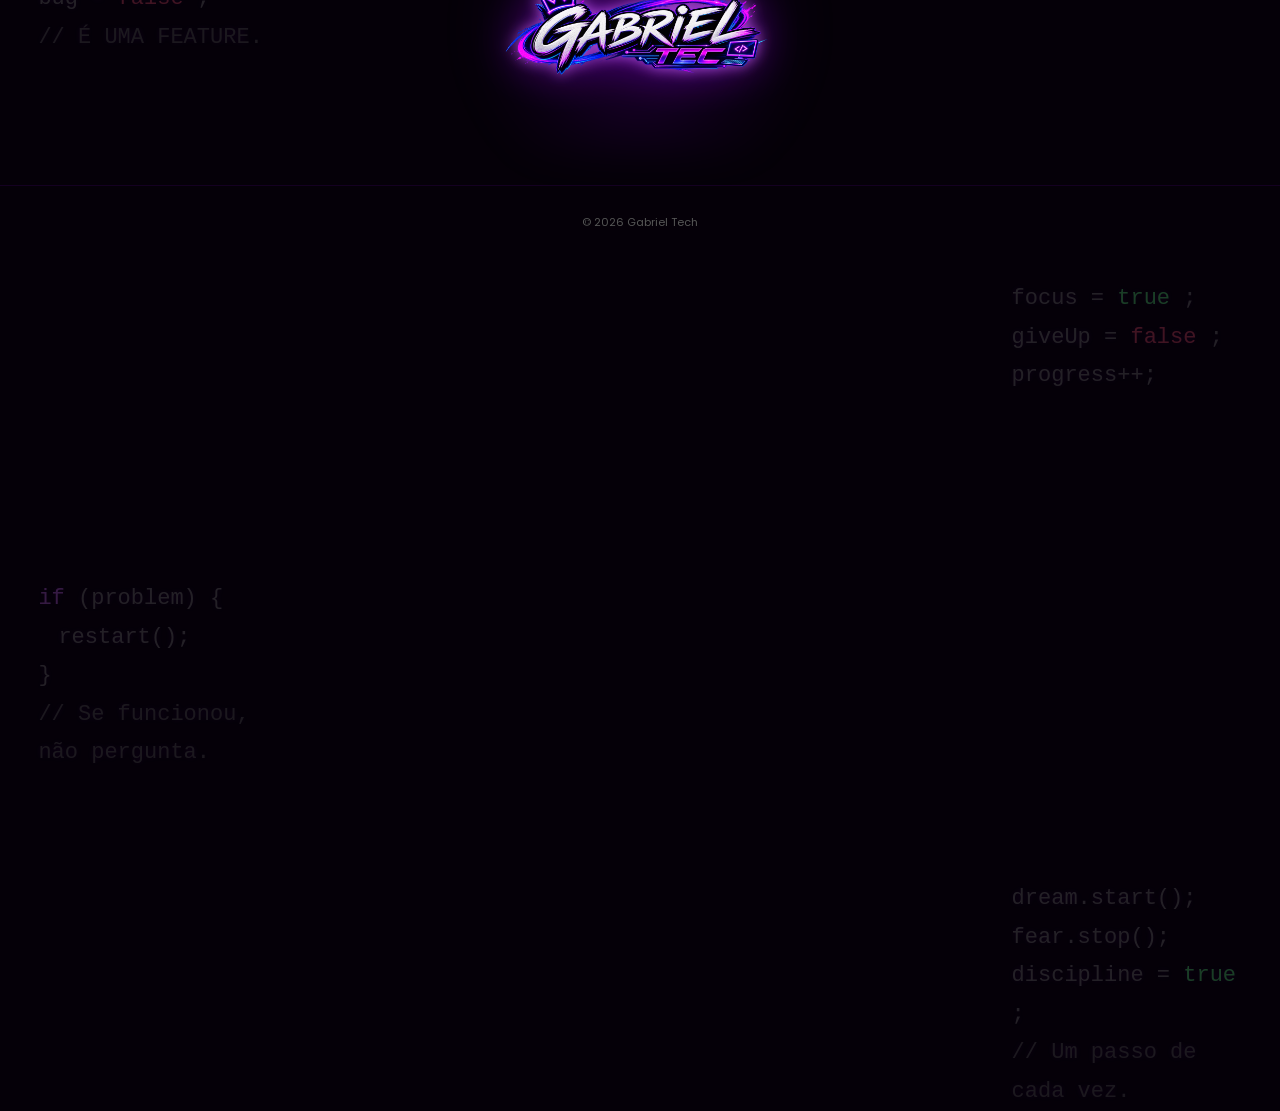
==== commit 4a315749: "Add files via upload" ====
--- a/index.html
+++ b/index.html
@@ -8,216 +8,394 @@
     <meta name="viewport"
           content="width=device-width, initial-scale=1.0">
 
-    <title>Gabriel Tech</title>
-
+    <title>Gabriel Tech | Home</title>
+
+    <!-- FAVICON -->
     <link rel="icon"
           type="image/png"
           href="img/favicon.png">
 
+    <!-- CSS -->
     <link rel="stylesheet"
           href="style.css">
 
+    <!-- FONTES -->
     <link href="https://fonts.googleapis.com/css2?family=Poppins:wght@300;400;600;700;900&display=swap"
           rel="stylesheet">
 
 </head>
 
+
 <body>
-
-
-<!-- FUNDO -->
-
-<div class="background"></div>
-
-
-<!-- MENU -->
-
-<header>
-
-    <div class="logo">
-
-        GABRIEL TECH
-
-    </div>
-
-
-    <nav>
-
-        <a href="index.html">
-            Home
-        </a>
-
-        <a href="cursos.html">
-            Cursos
-        </a>
-
-        <a href="sobre.html">
-            Sobre
-        </a>
-
-        <a href="forum.html">
-            Fórum
-        </a>
-
-    </nav>
-
-</header>
-
-
-<!-- =========================
-     HERO PRINCIPAL
-========================= -->
-
-<section class="hero">
-
-    <div class="left">
-
-        <h1>
-
-            FOCUS.<br>
-            PERSIST.<br>
-            NEVER GIVE UP.
-
-        </h1>
-
+    <!-- FUNDO -->
+
+    <div class="background"></div>
+    
+    <!-- PNGs DECORATIVOS DA HOME -->
+
+<img src="img/cafe.png.png"
+     class="home-sticker sticker-1"
+     alt="">
+
+<img src="img/computador.png.png"
+     class="home-sticker sticker-2"
+     alt="">
+
+<img src="img/meme.png.png"
+     class="home-sticker sticker-3"
+     alt="">
+
+<img src="img/wifi.png.png"
+     class="home-sticker sticker-4"
+     alt="">
+
+<img src="img/meme2.png.png"
+     class="home-sticker sticker-5"
+     alt="">
+
+<img src="img/cerebro.png.png"
+     class="home-sticker sticker-6"
+     alt="">
+
+<!-- =====================================
+     FRASES / CÓDIGOS NEON
+====================================== -->
+
+<div class="home-code code-01">
+    <p>
+        <span class="purple">while</span> (alive) {
+    </p>
+
+    <p class="indent">
+        <span class="green">keepGoing</span>();
+    </p>
+
+    <p class="indent">
+        <span class="green">keepLearning</span>();
+    </p>
+
+    <p>}</p>
+
+    <p class="comment">
+        // NEVER GIVE UP.
+    </p>
+</div>
+
+
+<div class="home-code code-02">
+    <p>
+        user:
+        <span class="green">
+            "não mexi em nada"
+        </span>;
+    </p>
+
+    <p>
+        logs:
+        <span class="red">
+            "TEM CERTEZA?"
+        </span>;
+    </p>
+</div>
+
+
+<div class="home-code code-03">
+    <p>
+        coffee++;
+    </p>
+
+    <p>
+        tickets++;
+    </p>
+
+    <p>
+        patience--;
+    </p>
+
+    <p class="comment">
+        // suporte técnico.
+    </p>
+</div>
+
+
+<div class="home-code code-04">
+    <p>
+        DNS =
+        <span class="green">
+            OK
+        </span>;
+    </p>
+
+    <p>
+        Gateway =
+        <span class="green">
+            OK
+        </span>;
+    </p>
+
+    <p>
+        Internet =
+        <span class="red">
+            OFFLINE
+        </span>;
+    </p>
+
+    <p class="comment">
+        // maravilhoso.
+    </p>
+</div>
+
+
+<div class="home-code code-05">
+    <p>
+        bug =
+        <span class="red">
+            false
+        </span>;
+    </p>
+
+    <p class="comment">
+        // É UMA FEATURE.
+    </p>
+</div>
+
+
+<div class="home-code code-06">
+    <p>
+        focus =
+        <span class="green">
+            true
+        </span>;
+    </p>
+
+    <p>
+        giveUp =
+        <span class="red">
+            false
+        </span>;
+    </p>
+
+    <p>
+        progress++;
+    </p>
+</div>
+
+
+<div class="home-code code-07">
+    <p>
+        <span class="purple">if</span> (problem) {
+    </p>
+
+    <p class="indent">
+        restart();
+    </p>
+
+    <p>}</p>
+
+    <p class="comment">
+        // Se funcionou, não pergunta.
+    </p>
+</div>
+
+
+<div class="home-code code-08">
+    <p>
+        dream.start();
+    </p>
+
+    <p>
+        fear.stop();
+    </p>
+
+    <p>
+        discipline =
+        <span class="green">
+            true
+        </span>;
+    </p>
+
+    <p class="comment">
+        // Um passo de cada vez.
+    </p>
+</div>
+    <!-- MENU -->
+
+    <header>
+
+        <div class="logo">
+            GABRIEL TECH
+        </div>
+
+
+        <nav>
+
+            <a href="index.html">
+                Home
+            </a>
+
+            <a href="cursos.html">
+                Cursos
+            </a>
+
+            <a href="sobre.html">
+                Sobre
+            </a>
+
+            <a href="forum.html">
+                Fórum
+            </a>
+
+        </nav>
+
+    </header>
+
+
+    <!-- =====================================
+         HERO
+    ====================================== -->
+
+    <section class="hero">
+
+
+        <!-- ESQUERDA -->
+
+        <div class="left">
+
+            <h1>
+
+                FOCUS.<br>
+                PERSIST.<br>
+                NEVER GIVE UP.
+
+            </h1>
+
+
+            <p>
+                Aprenda Redes, Infraestrutura, Windows,
+                Sistemas e muito mais.
+
+                Conhecimento se constrói um passo de cada vez.
+            </p>
+
+
+            <a href="painel.html"
+               class="btn">
+
+                COMEÇAR AGORA
+
+            </a>
+
+        </div>
+
+
+        <!-- DIREITA -->
+
+        <div class="right">
+
+            <img
+                src="img/notebook .png.png"
+                alt="Gabriel Tech">
+
+        </div>
+
+
+    </section>
+
+
+    <!-- =====================================
+         ÁREAS
+    ====================================== -->
+
+    <section class="features">
+
+
+        <div class="box">
+
+            <h2>
+                REDES
+            </h2>
+
+            <p>
+                Aprenda IP, DNS, Gateway,
+                Wi-Fi, Ethernet e fundamentos
+                importantes de redes.
+            </p>
+
+        </div>
+
+
+        <div class="box">
+
+            <h2>
+                WINDOWS
+            </h2>
+
+            <p>
+                Formatação, manutenção,
+                configurações, comandos
+                e solução de problemas.
+            </p>
+
+        </div>
+
+
+        <div class="box">
+
+            <h2>
+                INFRAESTRUTURA
+            </h2>
+
+            <p>
+                Suporte técnico, equipamentos,
+                conectividade e rotina
+                de Tecnologia da Informação.
+            </p>
+
+        </div>
+
+
+    </section>
+
+
+    <!-- =====================================
+         MOTIVAÇÃO
+    ====================================== -->
+
+    <section class="motivation">
+
+        <h2>
+            EVERY EXPERT WAS ONCE A BEGINNER.
+        </h2>
 
         <p>
-
-            Aprenda Redes, Infraestrutura, Windows,
-            Limpeza de Sistemas e muito mais.
-
-            Seu futuro começa hoje.
-
+            Não existe evolução sem prática.
+
+            Estude. Persista. Continue aprendendo.
         </p>
 
-
-        <a href="painel.html"
-           class="btn">
-
-            COMEÇAR AGORA
-
-        </a>
-
-    </div>
-
-
-    <div class="right">
+    </section>
+
+
+    <!-- =====================================
+         LOGO FLUTUANTE
+    ====================================== -->
+
+    <section class="gabriel-logo-section">
 
         <img
-            src="img/notebook .png.png"
-            alt="Notebook Gabriel Tech">
-
-    </div>
-
-</section>
-
-
-<!-- =========================
-     ÁREAS
-========================= -->
-
-<section class="features">
-
-
-    <div class="box">
-
-        <h2>
-            REDES
-        </h2>
-
-        <p>
-
-            Aprenda Máscaras de Rede, IPv4, IPv6,
-            Switches, Roteadores e muito mais.
-
-        </p>
-
-    </div>
-
-
-    <div class="box">
-
-        <h2>
-            WINDOWS
-        </h2>
-
-        <p>
-
-            Formatação, otimização,
-            manutenção preventiva
-            e desempenho.
-
-        </p>
-
-    </div>
-
-
-    <div class="box">
-
-        <h2>
-            INFRAESTRUTURA
-        </h2>
-
-        <p>
-
-            Torne-se um profissional
-            preparado para o mercado.
-
-        </p>
-
-    </div>
-
-
-</section>
-
-
-<!-- =========================
-     MOTIVAÇÃO
-========================= -->
-
-<section class="motivation">
-
-    <h2>
-
-        EVERY EXPERT WAS ONCE A BEGINNER.
-
-    </h2>
-
-    <p>
-
-        Não existe sucesso em uma semana.
-
-        Existe estudo, persistência e evolução diária.
-
-    </p>
-
-</section>
-
-
-<!-- =========================
-     LOGO GABRIEL TECH
-========================= -->
-
-<section class="gabriel-logo-section">
-
-    <img
-        src="img/logo.png.png"
-        alt="Gabriel Tech"
-        class="gabriel-logo-png">
-
-</section>
-
-
-<!-- RODAPÉ -->
-
-<footer>
-
-    © 2026 Gabriel Tech
-
-</footer>
-
-
-<script src="script.js"></script>
+            src="img/logo.png.png"
+            alt="Gabriel Tech"
+            class="gabriel-logo-png">
+
+    </section>
+
+
+    <!-- RODAPÉ -->
+
+    <footer>
+        © 2026 Gabriel Tech
+    </footer>
+
 
 </body>
 
--- a/style.css
+++ b/style.css
@@ -718,4 +718,289 @@
         width: 210px;
     }
 
+}
+
+.decor {
+    position: absolute;
+    width: 70px;
+    height: auto;
+    object-fit: contain;
+    z-index: 2;
+    pointer-events: none;
+
+    filter:
+        drop-shadow(0 0 8px rgba(157, 0, 255, 0.7));
+}
+
+
+/* CURSOR */
+
+.decor-cursor {
+    width: 75px;
+}
+
+
+/* WIFI */
+
+.decor-wifi {
+    width: 65px;
+}
+
+
+/* CAFÉ */
+
+.decor-cafe {
+    width: 65px;
+}
+
+
+/* COMPUTADOR */
+
+.decor-computador {
+    width: 80px;
+}
+
+
+/* NOTEBOOK */
+
+.decor-notebook {
+    width: 80px;
+}
+
+
+/* MEME */
+
+.decor-meme {
+    width: 70px;
+}
+
+/* =========================================
+   HOME // FIGURINHAS
+========================================= */
+.home-sticker {
+    position: fixed;
+
+    width: 55px;
+    height: auto;
+
+    z-index: 2;
+
+    opacity: .72;
+
+    pointer-events: none;
+
+    object-fit: contain;
+
+    filter:
+        drop-shadow(0 0 7px rgba(157, 0, 255, .65));
+
+    animation:
+        homeStickerFloat 5s ease-in-out infinite;
+}
+
+
+/* LADO ESQUERDO */
+
+.sticker-1 {
+    left: 25px;
+    top: 150px;
+}
+
+.sticker-2 {
+    left: 25px;
+    top: 360px;
+}
+
+.sticker-3 {
+    left: 25px;
+    top: 570px;
+}
+
+
+/* LADO DIREITO */
+
+.sticker-4 {
+    right: 25px;
+    top: 150px;
+}
+
+.sticker-5 {
+    right: 25px;
+    top: 360px;
+}
+
+.sticker-6 {
+    right: 25px;
+    top: 570px;
+}
+
+
+/* FLUTUAÇÃO */
+
+@keyframes homeStickerFloat {
+
+    0%,
+    100% {
+        transform: translateY(0);
+    }
+
+    50% {
+        transform: translateY(-8px);
+    }
+
+}
+
+
+/* MOBILE */
+
+@media (max-width: 850px) {
+
+    .home-sticker {
+        display: none;
+    }
+
+}
+
+/* =========================================
+   HOME // CÓDIGOS NEON
+========================================= */
+
+.home-code {
+    position: absolute;
+
+    z-index: 1;
+
+    width: 230px;
+
+    font-family: 'Courier New', monospace;
+
+    font-size: 22px;
+
+    line-height: 1.75;
+
+    color: #888;
+
+    opacity: .24;
+
+    pointer-events: none;
+
+    text-shadow:
+        0 0 6px rgba(157,0,255,.35);
+
+    animation:
+        codeFloatHome 7s ease-in-out infinite;
+}
+
+
+.home-code .indent {
+    padding-left: 20px;
+}
+
+
+.home-code .purple {
+    color: #d16cff;
+}
+
+
+.home-code .green {
+    color: #5fff88;
+}
+
+
+.home-code .red {
+    color: #ff5575;
+}
+
+
+.home-code .comment {
+    color: #666;
+}
+
+
+/* POSIÇÕES */
+
+.code-01 {
+    top: 220px;
+    left: 2%;
+}
+
+
+.code-02 {
+    top: 600px;
+    right: 2%;
+}
+
+
+.code-03 {
+    top: 960px;
+    left: 2%;
+}
+
+
+.code-04 {
+    top: 1280px;
+    right: 2%;
+}
+
+
+.code-05 {
+    top: 1580px;
+    left: 3%;
+}
+
+
+.code-06 {
+    top: 1880px;
+    right: 3%;
+}
+
+
+.code-07 {
+    top: 2180px;
+    left: 3%;
+}
+
+
+.code-08 {
+    top: 2480px;
+    right: 3%;
+}
+
+
+@keyframes codeFloatHome {
+
+    0%,
+    100% {
+        transform: translateY(0);
+    }
+
+    50% {
+        transform: translateY(-8px);
+    }
+
+}
+
+
+/* RESPONSIVO */
+
+@media (max-width: 1100px) {
+
+    .home-code {
+        opacity: .10;
+    }
+
+    .home-sticker {
+        opacity: .30;
+    }
+
+}
+
+
+@media (max-width: 700px) {
+
+    .home-code,
+    .home-sticker {
+        display: none;
+    }
+
 }
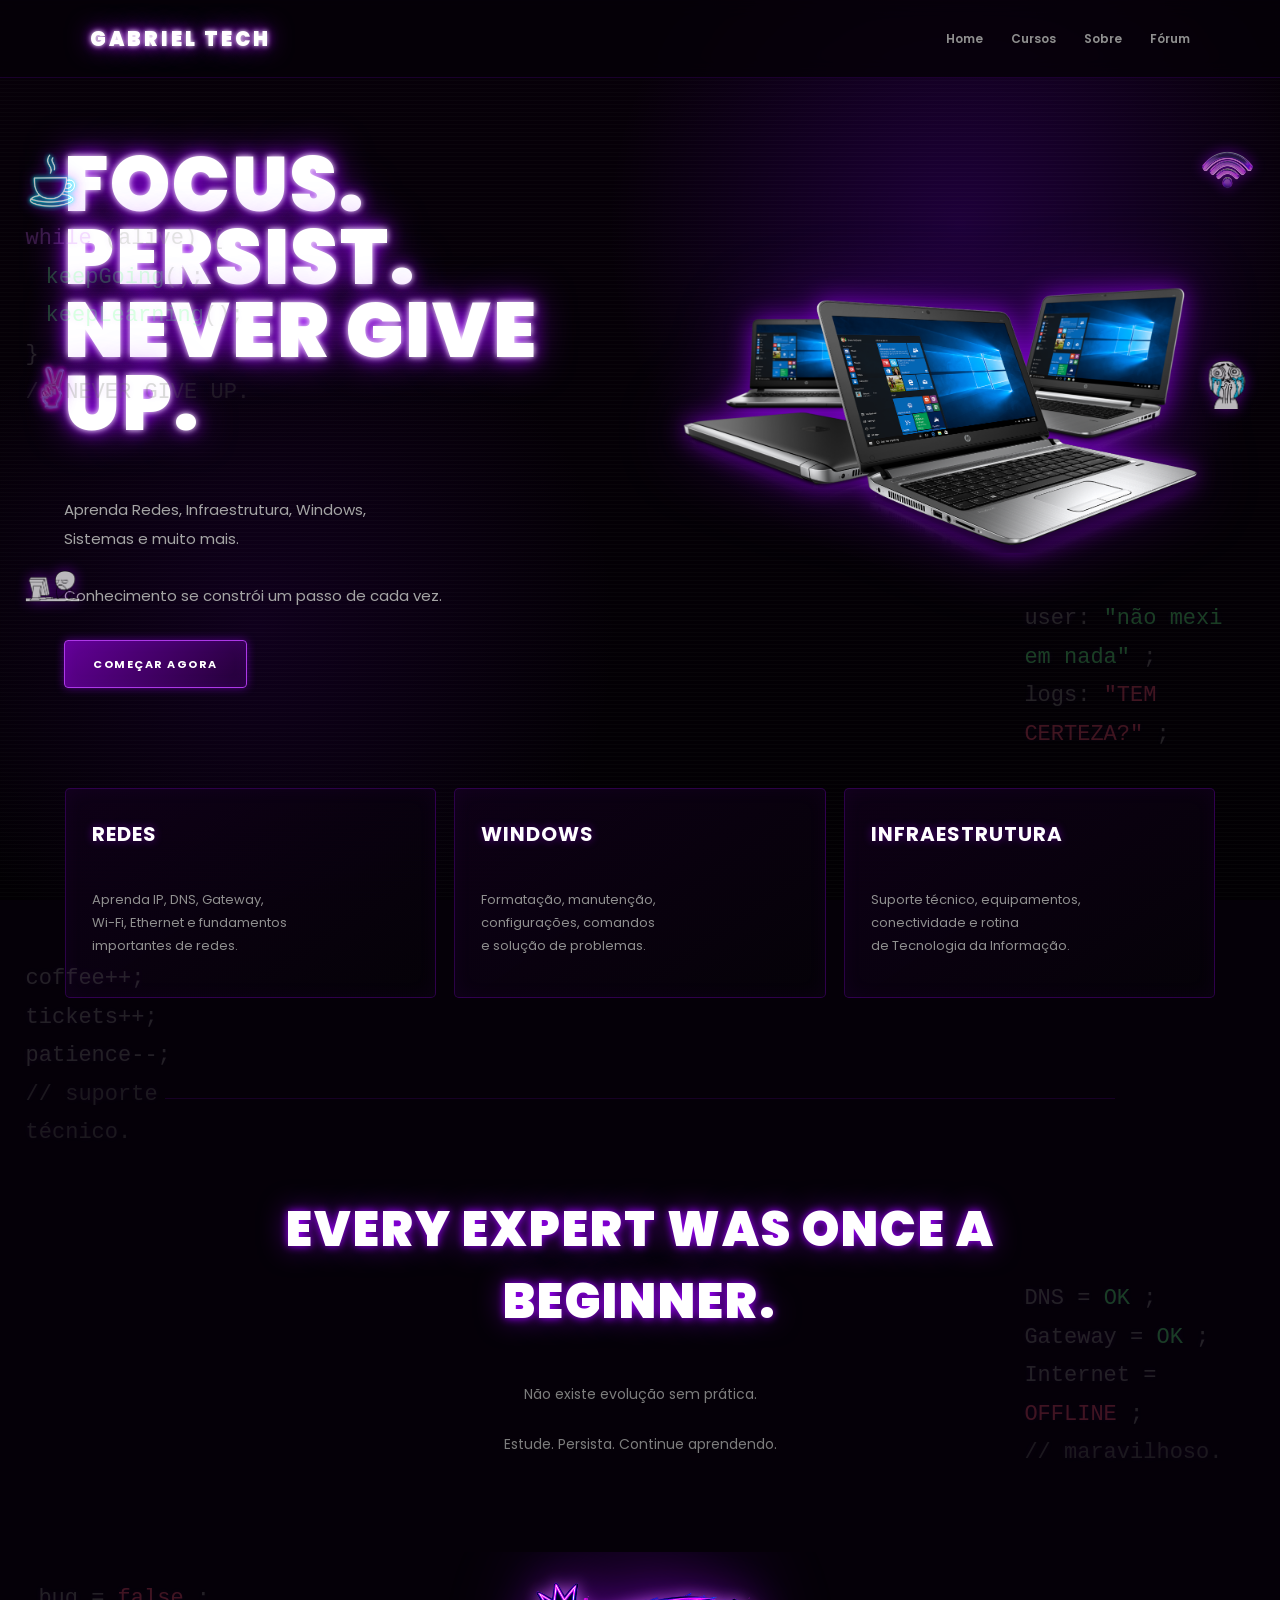
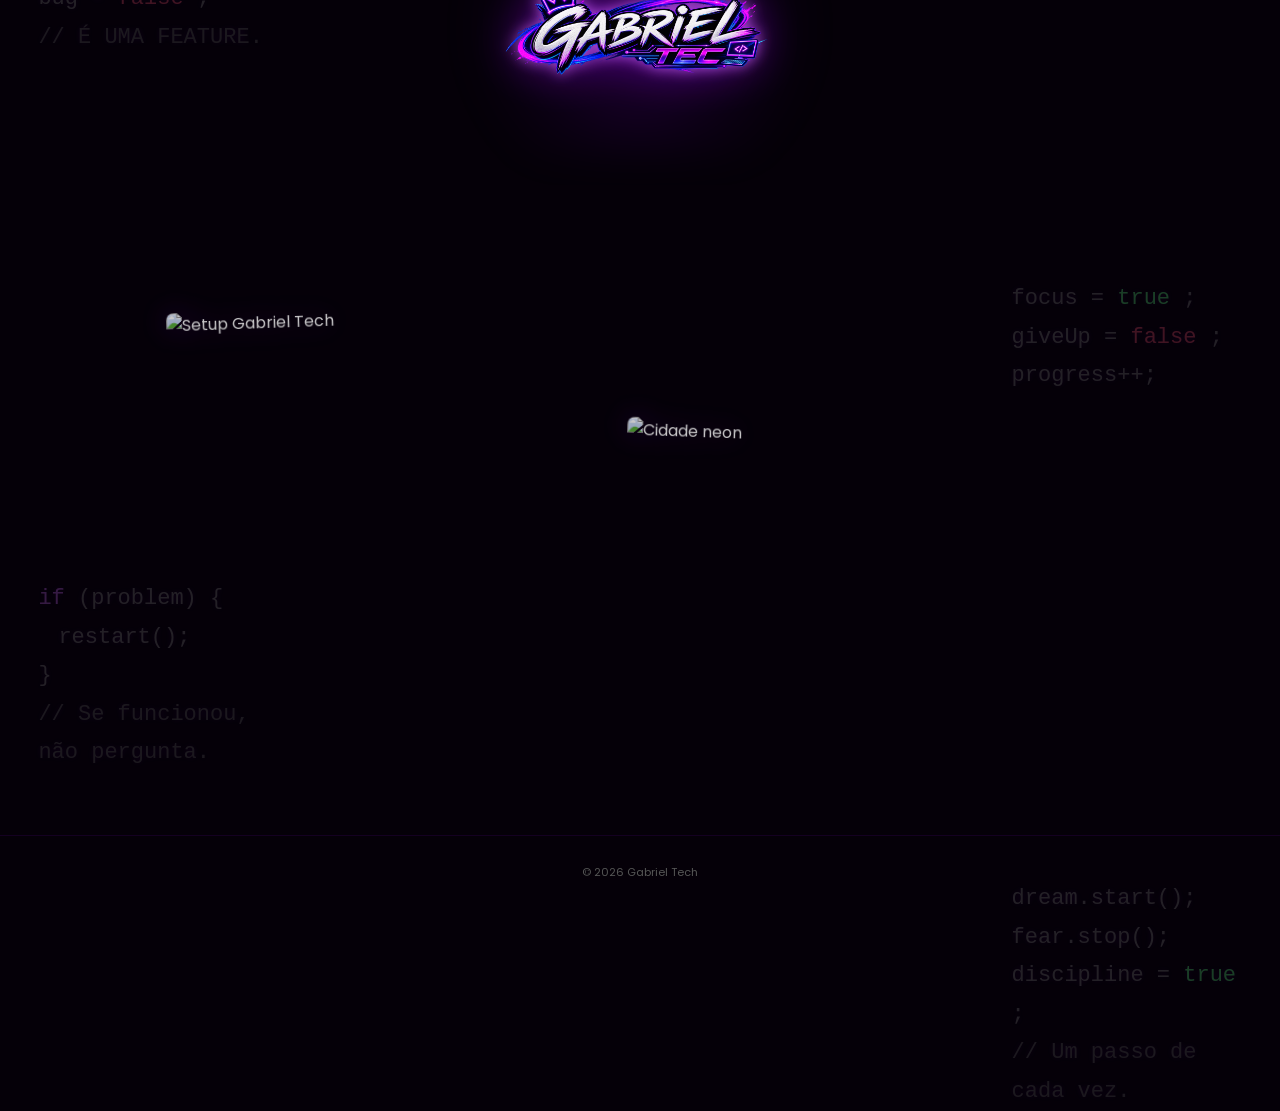
==== commit 7996e471: "Add files via upload" ====
--- a/index.html
+++ b/index.html
@@ -30,7 +30,7 @@
     <!-- FUNDO -->
 
     <div class="background"></div>
-    
+
     <!-- PNGs DECORATIVOS DA HOME -->
 
 <img src="img/cafe.png.png"
@@ -388,7 +388,23 @@
             class="gabriel-logo-png">
 
     </section>
-
+<!-- =========================================
+     GALERIA FLUTUANTE // HOME
+========================================= -->
+
+<section class="floating-gallery">
+
+    <img
+        src="img/setup.png.png"
+        class="floating-art floating-art-left"
+        alt="Setup Gabriel Tech">
+
+    <img
+        src="img/cidade.png.png"
+        class="floating-art floating-art-right"
+        alt="Cidade neon">
+
+</section>
 
     <!-- RODAPÉ -->
 
--- a/style.css
+++ b/style.css
@@ -1003,4 +1003,107 @@
         display: none;
     }
 
+}
+/* =========================================
+   GALERIA FLUTUANTE // HOME
+========================================= */
+
+.floating-gallery {
+    position: relative;
+
+    width: 100%;
+    min-height: 620px;
+
+    margin-top: 30px;
+
+    overflow: hidden;
+
+    z-index: 1;
+}
+
+
+/* IMAGENS */
+
+.floating-art {
+    position: absolute;
+
+    width: 500px;
+    max-width: 38vw;
+
+    height: auto;
+
+    border-radius: 8px;
+
+    opacity: .78;
+
+    pointer-events: none;
+
+    filter:
+        drop-shadow(0 0 15px rgba(157, 0, 255, .32));
+
+    animation:
+        galleryFloat 7s ease-in-out infinite;
+}
+
+
+/* ESQUERDA */
+
+.floating-art-left {
+    left: 13%;
+    top: 90px;
+
+    transform: rotate(-2deg);
+}
+
+
+/* DIREITA */
+
+.floating-art-right {
+    right: 13%;
+    top: 210px;
+
+    transform: rotate(2deg);
+
+    animation-delay: -3.5s;
+}
+
+
+/* FLUTUAÇÃO */
+
+@keyframes galleryFloat {
+
+    0%,
+    100% {
+        translate: 0 0;
+    }
+
+    50% {
+        translate: 0 -14px;
+    }
+}
+
+
+/* MOBILE */
+
+@media (max-width: 900px) {
+
+    .floating-gallery {
+        min-height: 700px;
+    }
+
+    .floating-art {
+        width: 78%;
+        max-width: none;
+    }
+
+    .floating-art-left {
+        left: 11%;
+        top: 60px;
+    }
+
+    .floating-art-right {
+        right: 11%;
+        top: 370px;
+    }
+
 }
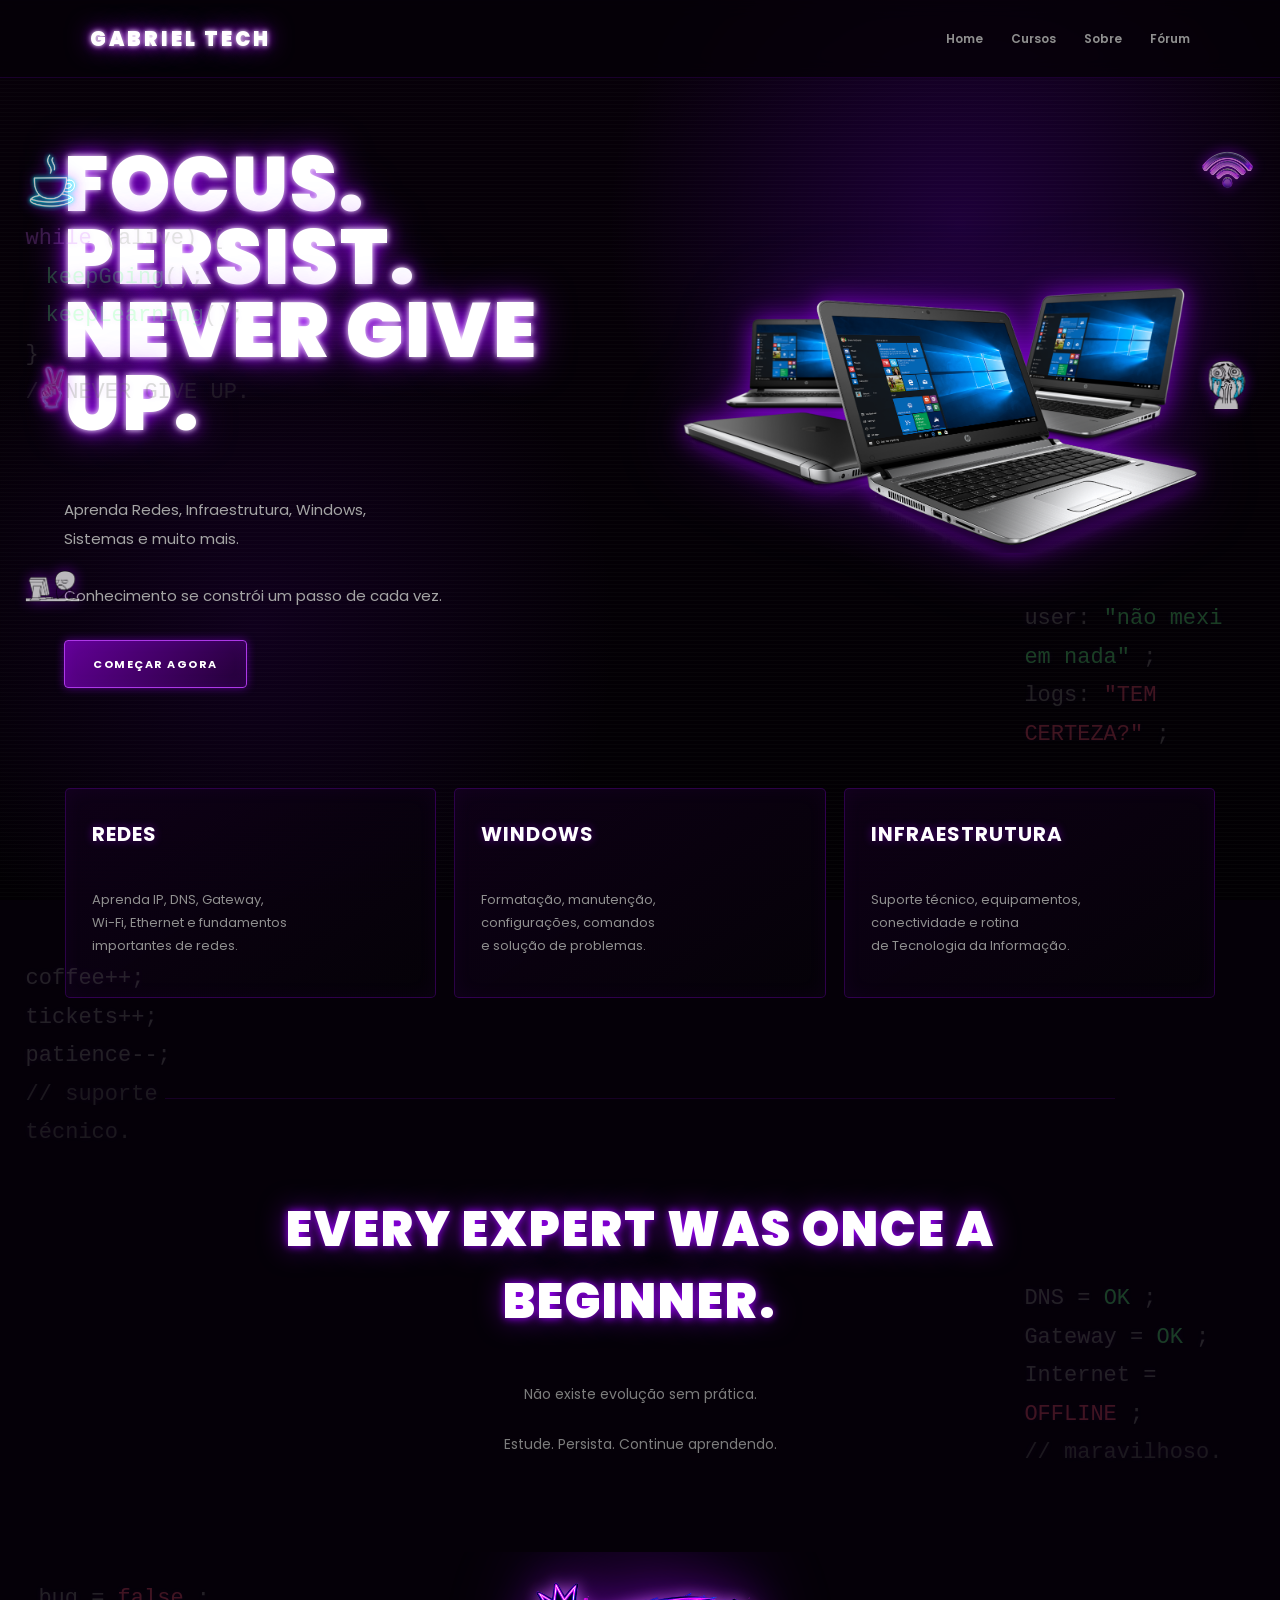
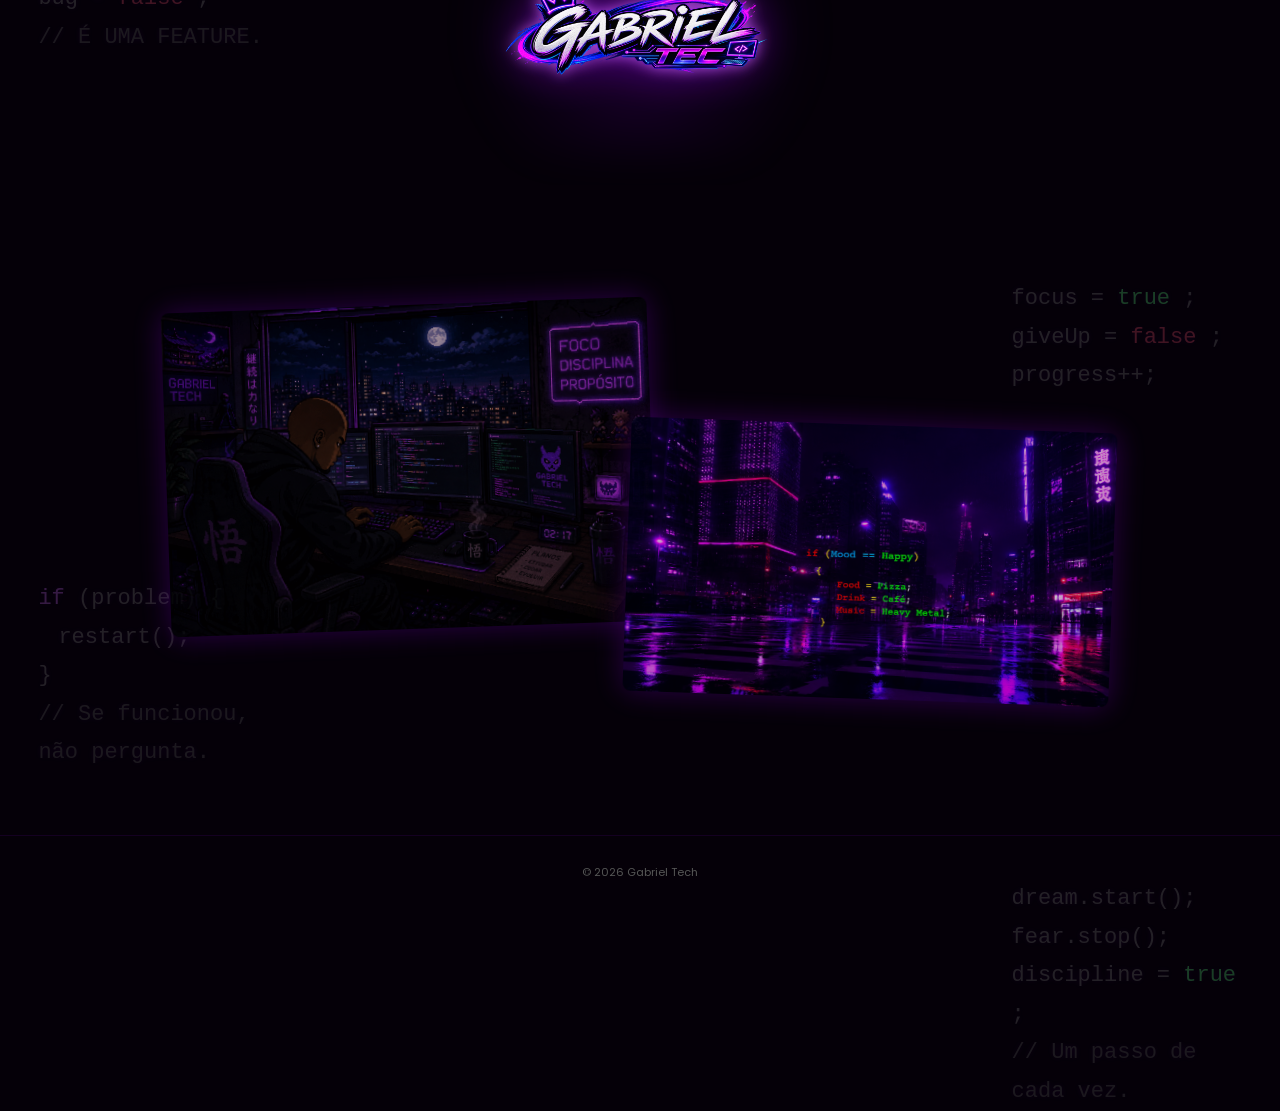
==== commit 11dc07e1: "Add files via upload" ====
--- a/index.html
+++ b/index.html
@@ -395,12 +395,12 @@
 <section class="floating-gallery">
 
     <img
-        src="img/setup.png.png"
+        src="img/setup.png?v=2"
         class="floating-art floating-art-left"
         alt="Setup Gabriel Tech">
 
     <img
-        src="img/cidade.png.png"
+        src="img/cidade.png?v=2"
         class="floating-art floating-art-right"
         alt="Cidade neon">
 
